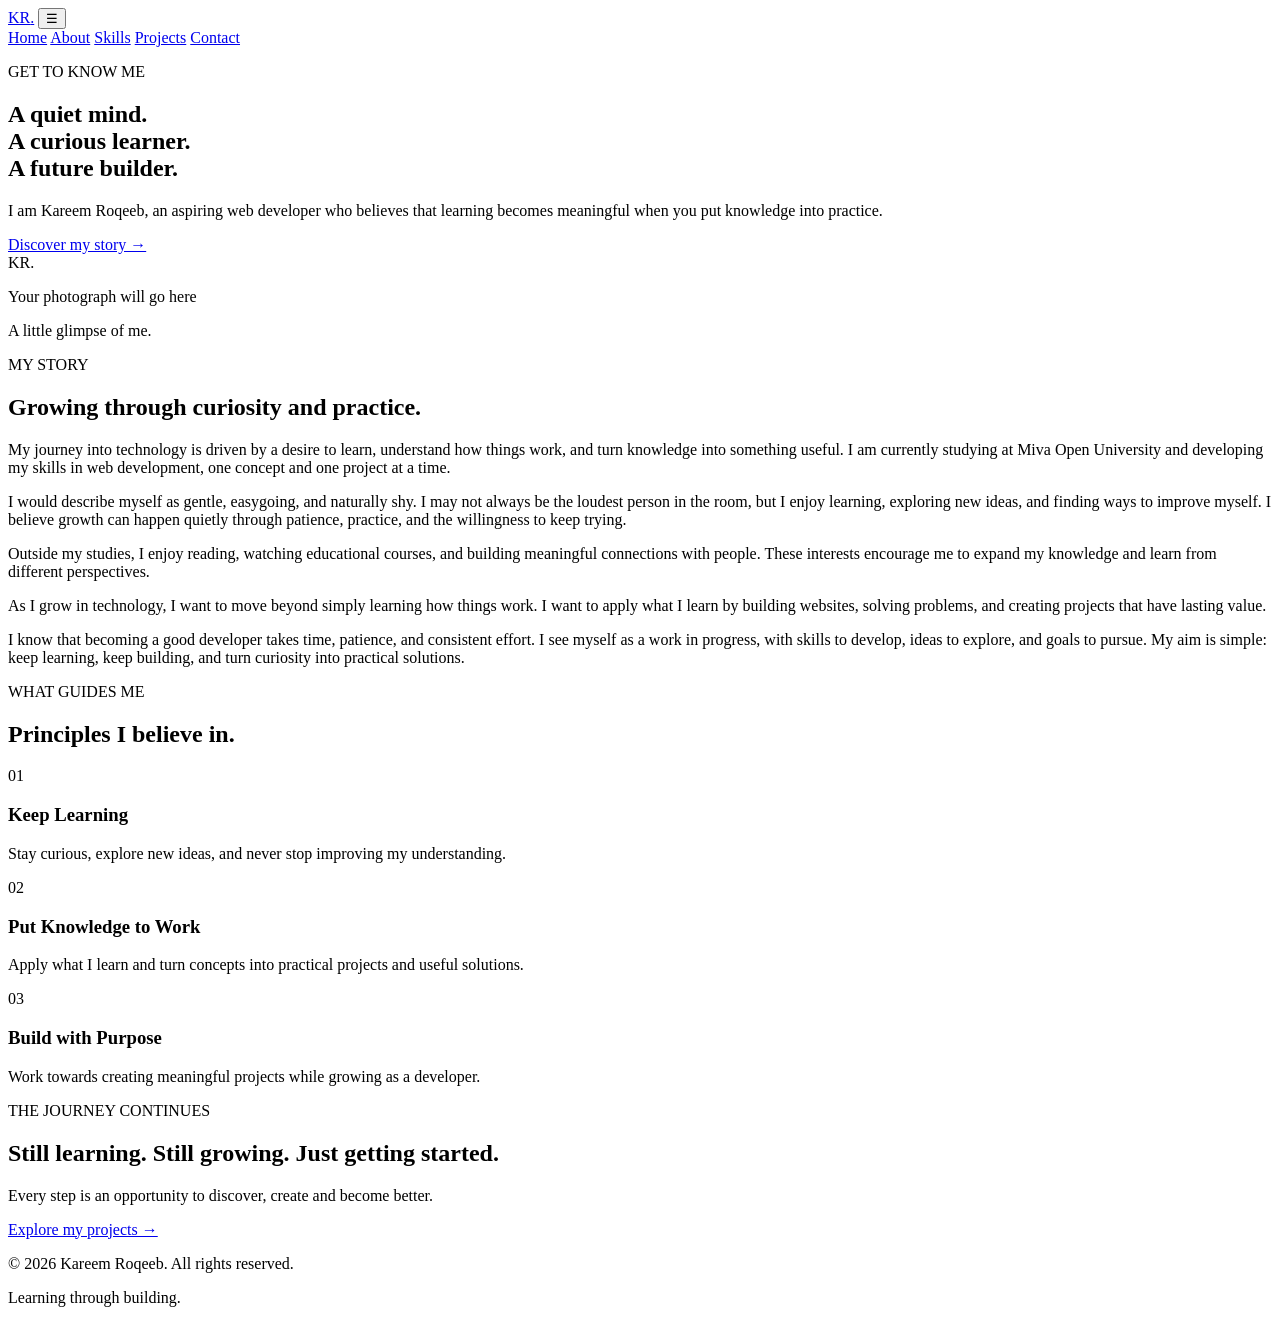
==== about.html @ 1ecb73f8 "Enhance about.html with meta tags and navigation Added meta description and improved navigation stru" ====
<!DOCTYPE html>
<html lang="en">
<head>
  <meta charset="UTF-8">
  <meta name="viewport" content="width=device-width, initial-scale=1.0">

  <meta name="description" content="Get to know Kareem Roqeeb, his story, interests and ambitions.">

  <title>About Me | Kareem Roqeeb</title>

  <link rel="stylesheet" href="styles.css">
  <script src="script.js" defer></script>
</head>

<body>

  <!-- HEADER -->
  <header class="site-header">
    <a class="logo" href="index.html">KR<span>.</span></a>

    <button class="menu-toggle"
      aria-label="Toggle navigation"
      aria-expanded="false">
      ☰
    </button>

    <nav class="nav-links" aria-label="Main navigation">
      <a href="index.html">Home</a>
      <a class="active" href="about.html">About</a>
      <a href="index.html#skills">Skills</a>
      <a href="projects.html">Projects</a>
      <a href="contact.html">Contact</a>
    </nav>
  </header>


  <main class="about-page">

    <!-- ABOUT INTRODUCTION -->
    <section class="about-hero">

      <div class="about-hero-content">
        <p class="eyebrow">GET TO KNOW ME</p>

        <h1>
          A quiet mind.<br>
          A curious learner.<br>
          <span>A future builder.</span>
        </h1>

        <p class="about-intro">
          I am Kareem Roqeeb, an aspiring web developer
          who believes that learning becomes meaningful
          when you put knowledge into practice.
        </p>

        <a href="#my-story" class="button primary">
          Discover my story →
        </a>
      </div>

      <!-- PERSONAL PHOTO PLACEHOLDER -->
      <div class="about-photo">
        <div class="photo-placeholder">
          <span>KR.</span>
          <p>Your photograph will go here</p>
        </div>
        <div class="photo-caption">A little glimpse of me.</div>
      </div>

    </section>


    <!-- PERSONAL STORY -->
    <section class="section about-story" id="my-story">

      <div class="about-heading">
        <p class="eyebrow">MY STORY</p>
        <h2>Growing through curiosity and practice.</h2>
      </div>

      <div class="about-text">

        <p>
          My journey into technology is driven by a
          desire to learn, understand how things work,
          and turn knowledge into something useful.
          I am currently studying at Miva Open University
          and developing my skills in web development,
          one concept and one project at a time.
        </p>

        <p>
          I would describe myself as gentle, easygoing,
          and naturally shy. I may not always be the
          loudest person in the room, but I enjoy
          learning, exploring new ideas, and finding
          ways to improve myself. I believe growth can
          happen quietly through patience, practice,
          and the willingness to keep trying.
        </p>

        <p>
          Outside my studies, I enjoy reading, watching
          educational courses, and building meaningful
          connections with people. These interests
          encourage me to expand my knowledge and learn
          from different perspectives.
        </p>

        <p>
          As I grow in technology, I want to move beyond
          simply learning how things work. I want to
          apply what I learn by building websites,
          solving problems, and creating projects that
          have lasting value.
        </p>

        <p>
          I know that becoming a good developer takes
          time, patience, and consistent effort. I see
          myself as a work in progress, with skills to
          develop, ideas to explore, and goals to pursue.
          My aim is simple: keep learning, keep building,
          and turn curiosity into practical solutions.
        </p>

      </div>
    </section>


    <!-- PERSONAL VALUES -->
    <section class="section about-values-section">

      <div class="section-heading">
        <p class="eyebrow">WHAT GUIDES ME</p>
        <h2>Principles I believe in.</h2>
      </div>

      <div class="about-values">

        <article class="value-card">
          <span>01</span>
          <h3>Keep Learning</h3>
          <p>
            Stay curious, explore new ideas, and never stop
            improving my understanding.
          </p>
        </article>

        <article class="value-card">
          <span>02</span>
          <h3>Put Knowledge to Work</h3>
          <p>
            Apply what I learn and turn concepts into
            practical projects and useful solutions.
          </p>
        </article>

        <article class="value-card">
          <span>03</span>
          <h3>Build with Purpose</h3>
          <p>
            Work towards creating meaningful projects
            while growing as a developer.
          </p>
        </article>

      </div>
    </section>


    <!-- CLOSING SECTION -->
    <section class="about-cta">
      <p class="eyebrow">THE JOURNEY CONTINUES</p>

      <h2>Still learning. Still growing. Just getting started.</h2>

      <p>
        Every step is an opportunity to discover,
        create and become better.
      </p>

      <a href="projects.html" class="button primary">
        Explore my projects →
      </a>
    </section>

  </main>


  <!-- FOOTER -->
  <footer class="site-footer">
    <p>© <span class="year"></span> Kareem Roqeeb. All rights reserved.</p>
    <p>Learning through building.</p>
  </footer>

</body>
</html>
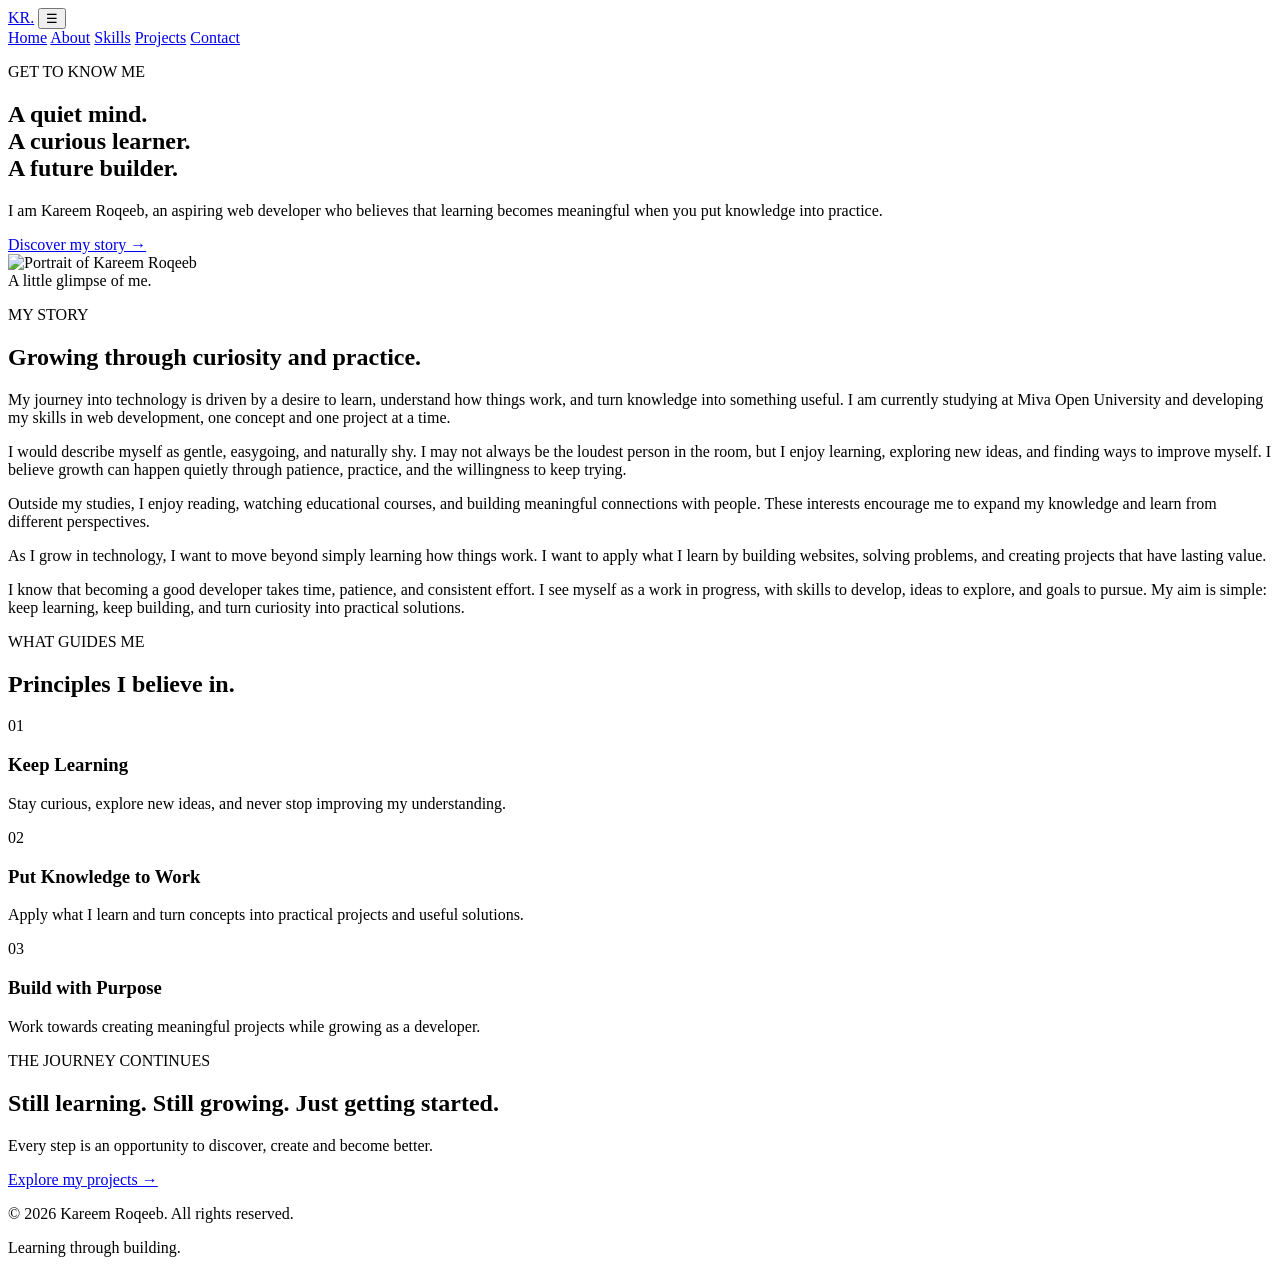
==== commit c915c315: "Update about.html" ====
--- a/about.html
+++ b/about.html
@@ -60,14 +60,15 @@
         </a>
       </div>
 
-      <!-- PERSONAL PHOTO PLACEHOLDER -->
-      <div class="about-photo">
-        <div class="photo-placeholder">
-          <span>KR.</span>
-          <p>Your photograph will go here</p>
-        </div>
-        <div class="photo-caption">A little glimpse of me.</div>
-      </div>
+     <!-- PERSONAL PHOTO -->
+<div class="about-photo">
+  <img
+    src="profile.png"
+    alt="Portrait of Kareem Roqeeb"
+    class="profile-photo"
+  >
+  <div class="photo-caption">A little glimpse of me.</div>
+</div>
 
     </section>
 
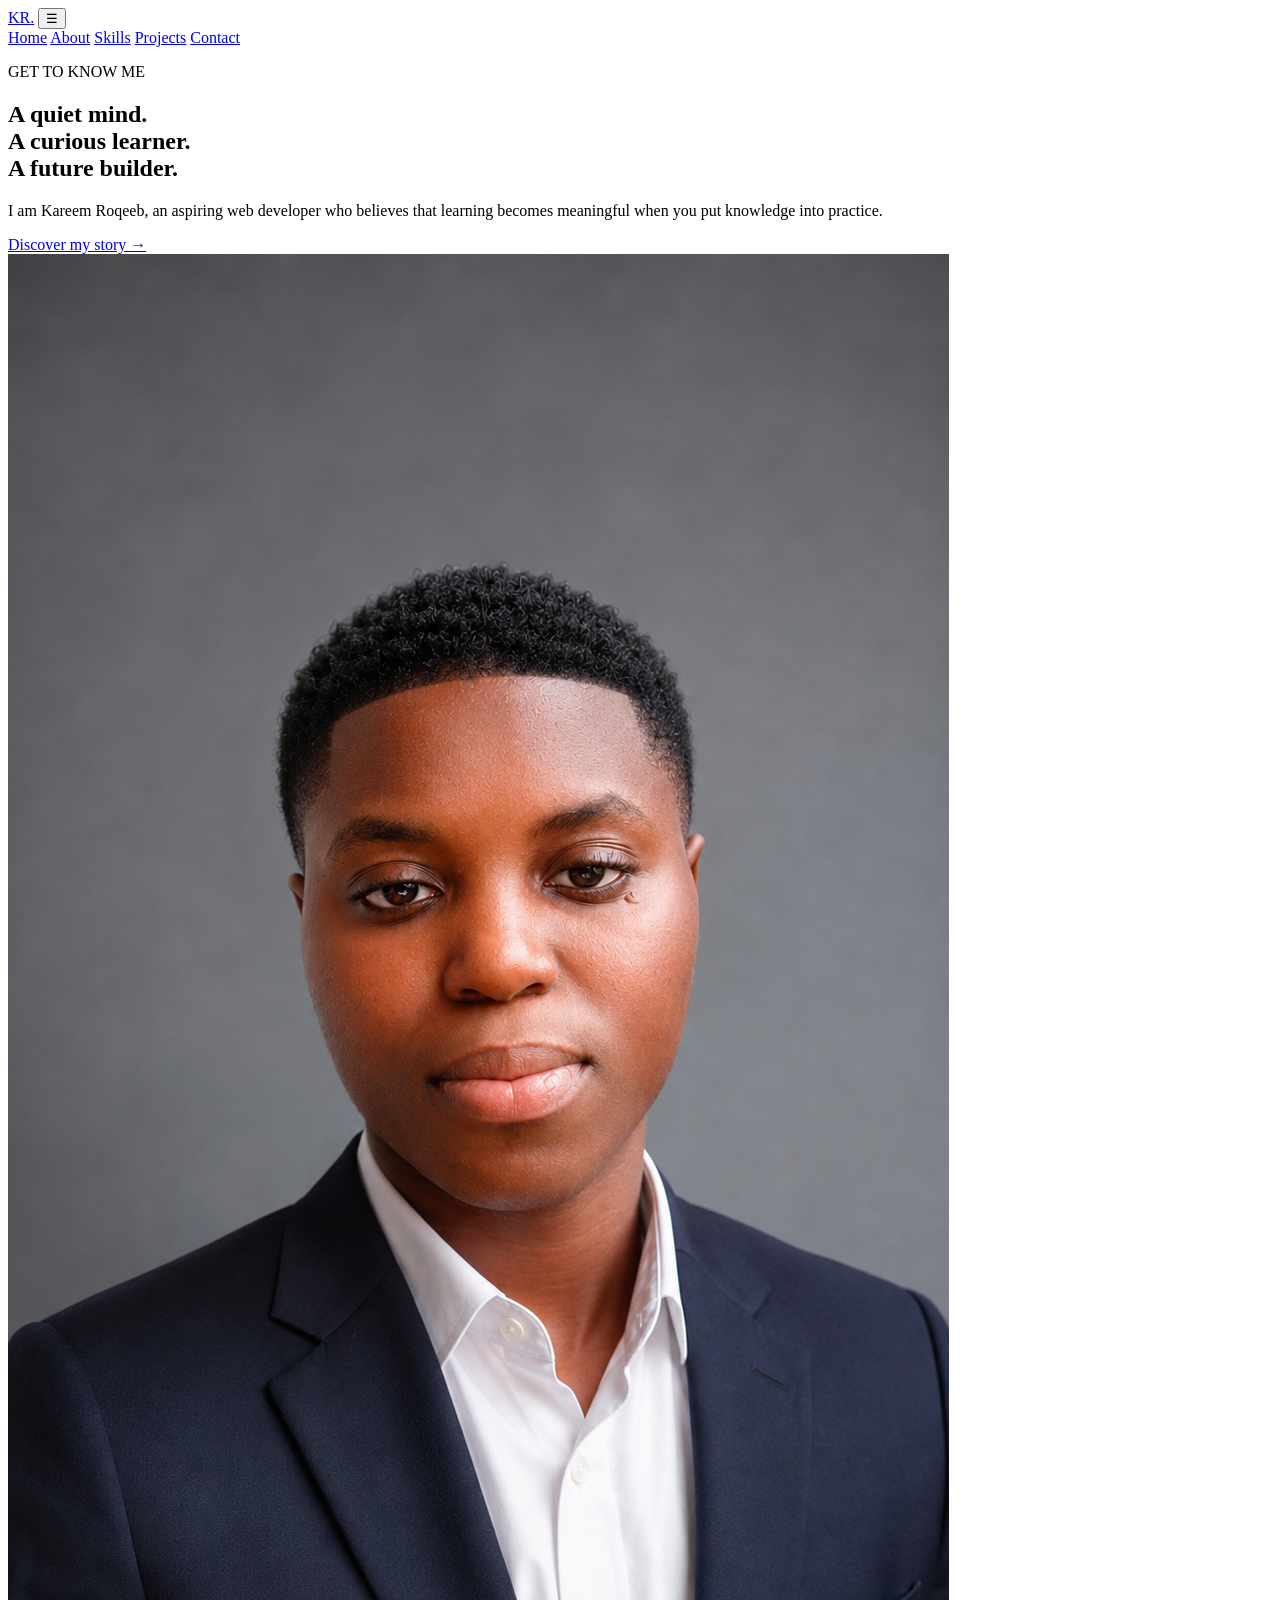
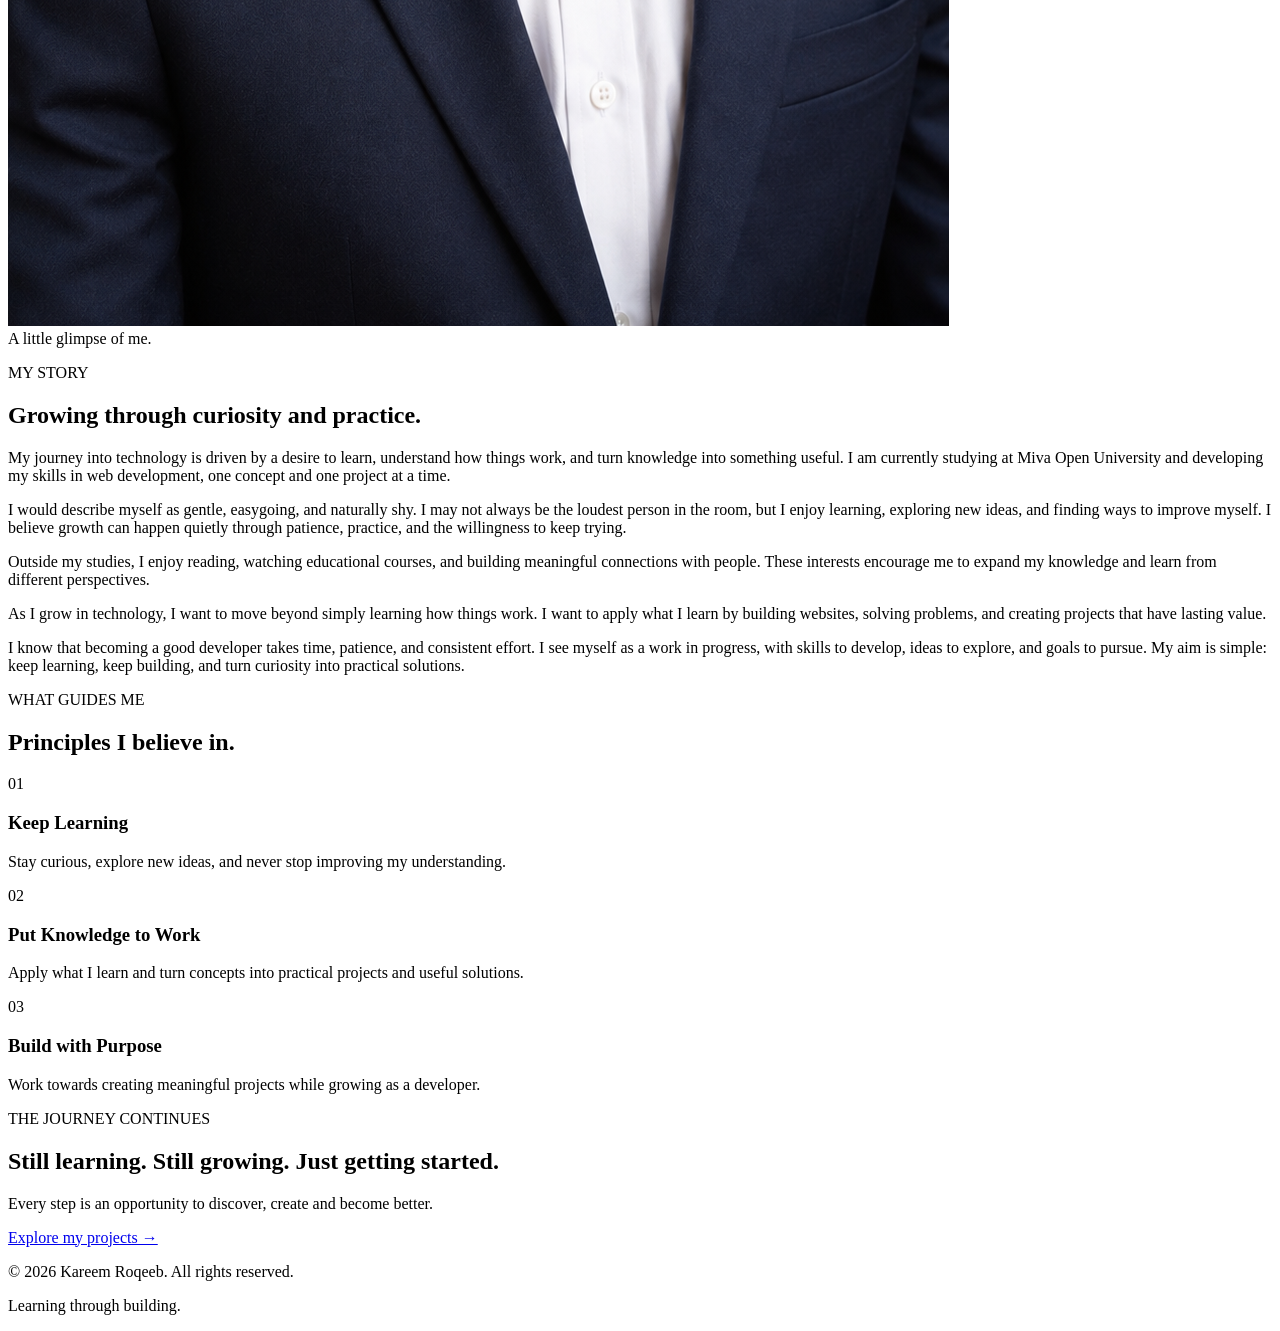
==== commit 4eae90f7: "Update profile image source in about.html" ====
--- a/about.html
+++ b/about.html
@@ -63,7 +63,7 @@
      <!-- PERSONAL PHOTO -->
 <div class="about-photo">
   <img
-    src="profile.png"
+    src="my photo.png"
     alt="Portrait of Kareem Roqeeb"
     class="profile-photo"
   >
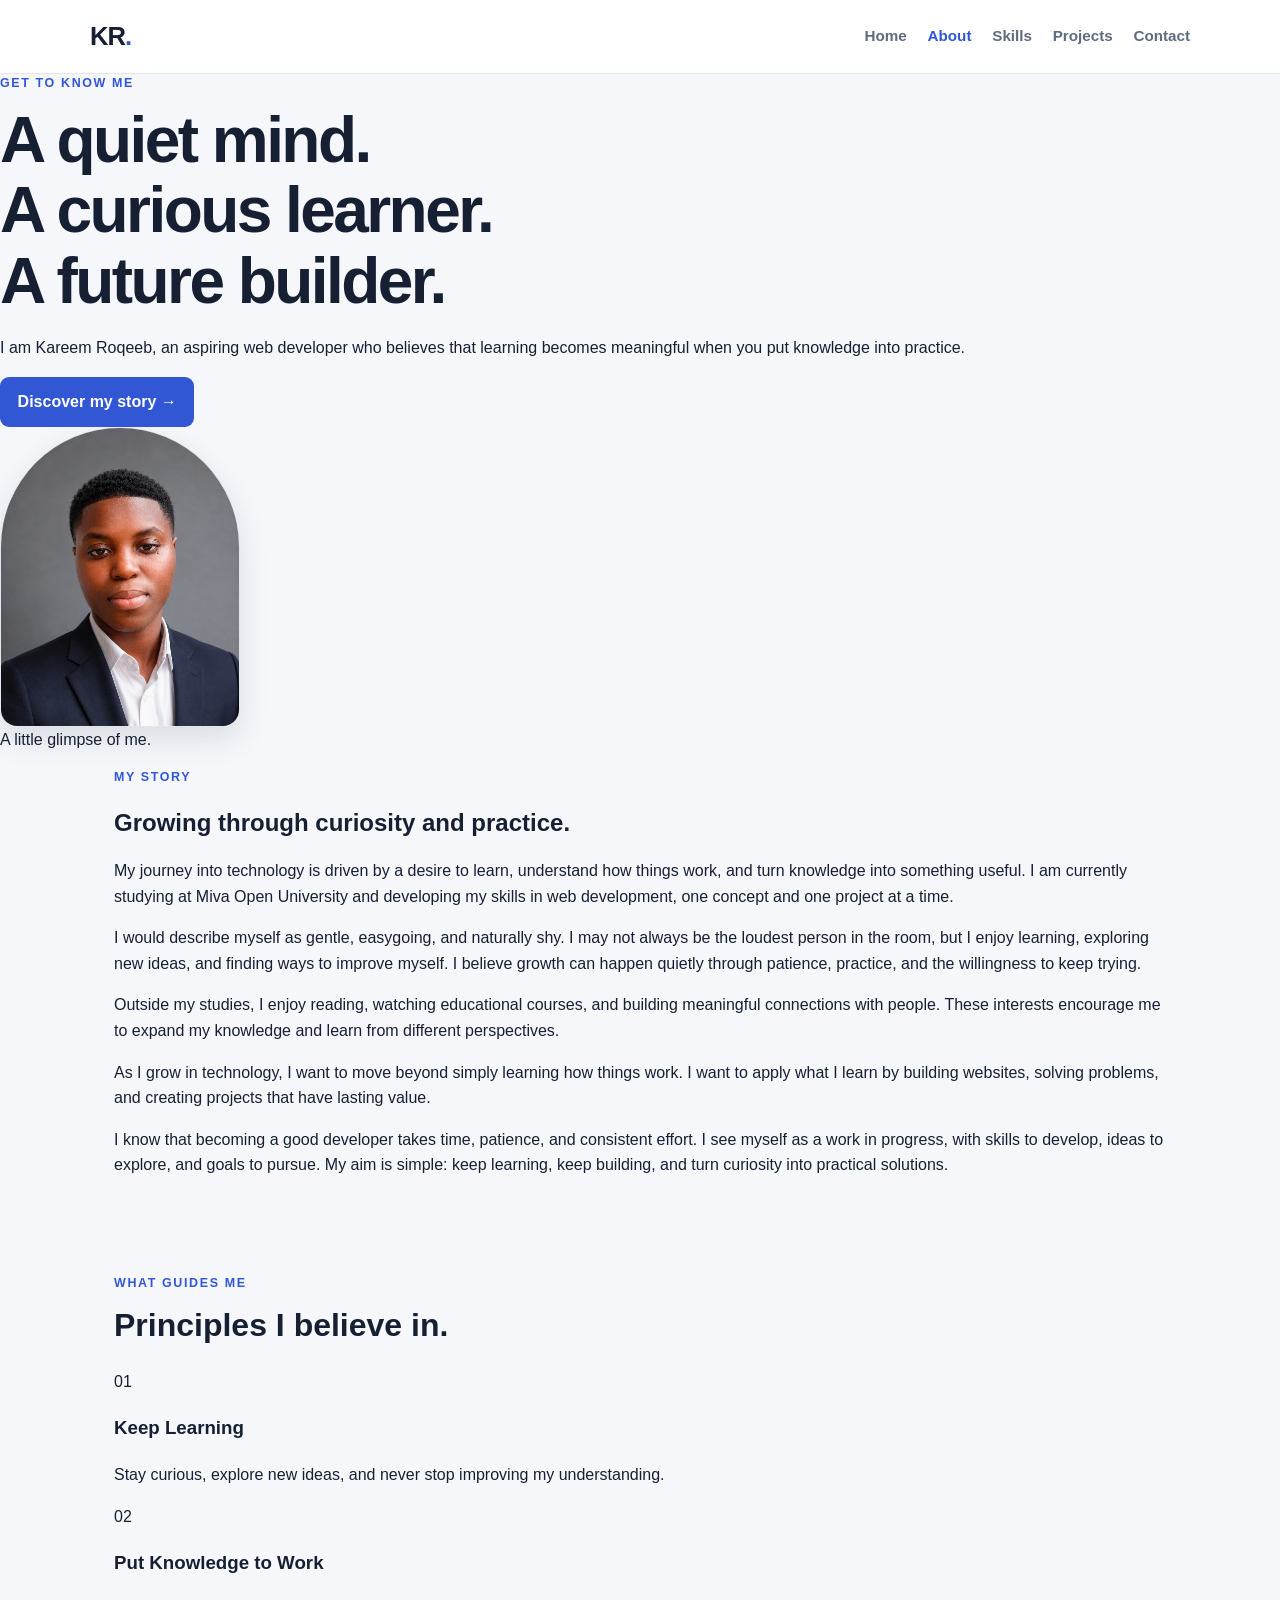
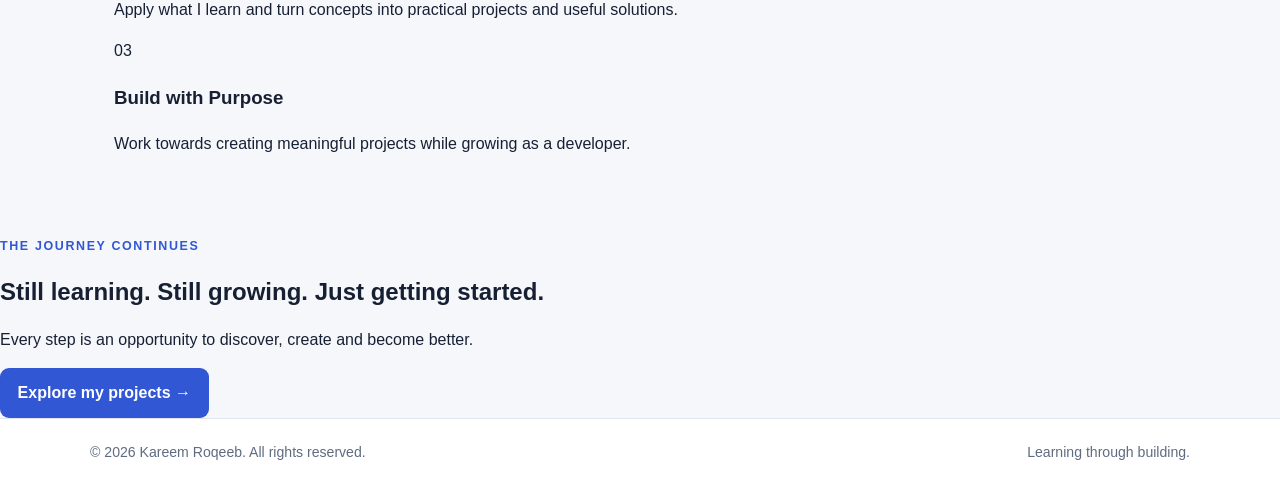
==== commit c00f2429: "Update about.html" ====
--- a/about.html
+++ b/about.html
@@ -61,15 +61,15 @@
       </div>
 
      <!-- PERSONAL PHOTO -->
+<!-- PERSONAL PHOTO -->
 <div class="about-photo">
   <img
-    src="my photo.png"
+    src="file_000000002c3481f49a87ce9ddc5f6d20.png"
     alt="Portrait of Kareem Roqeeb"
     class="profile-photo"
   >
   <div class="photo-caption">A little glimpse of me.</div>
 </div>
-
     </section>
 
 
--- a/styles.css
+++ b/styles.css
@@ -0,0 +1,99 @@
+:root {
+  --background: #f5f7fb;
+  --surface: #ffffff;
+  --text: #172033;
+  --muted: #5f6b80;
+  --accent: #3157d5;
+  --accent-dark: #2342aa;
+  --border: #e1e6f0;
+  --soft-blue: #eaf0ff;
+}
+
+* { box-sizing: border-box; }
+html { scroll-behavior: smooth; }
+body {
+  margin: 0;
+  font-family: Arial, Helvetica, sans-serif;
+  color: var(--text);
+  background: var(--background);
+  line-height: 1.6;
+}
+a { color: inherit; }
+.site-header {
+  display: flex;
+  align-items: center;
+  justify-content: space-between;
+  gap: 1rem;
+  padding: 1rem max(5%, calc((100% - 1100px) / 2));
+  background: var(--surface);
+  border-bottom: 1px solid var(--border);
+}
+.logo { font-size: 1.6rem; font-weight: 800; text-decoration: none; letter-spacing: -1px; }
+.logo span, .hero h1 span, .page-intro h1 span { color: var(--accent); }
+.nav-links { display: flex; gap: 1.3rem; align-items: center; }
+.nav-links a { text-decoration: none; color: var(--muted); font-weight: 700; font-size: .95rem; }
+.nav-links a:hover, .nav-links a.active { color: var(--accent); }
+.menu-toggle { display: none; border: 1px solid var(--border); border-radius: 8px; background: white; padding: .45rem .7rem; font-size: 1.2rem; }
+.hero, .page-intro { max-width: 1100px; margin: 0 auto; padding: 5rem 1.5rem 3.5rem; }
+.hero { min-height: 390px; display: flex; flex-direction: column; justify-content: center; align-items: flex-start; }
+.eyebrow { color: var(--accent); font-weight: 800; letter-spacing: .13em; font-size: .78rem; margin: 0 0 .7rem; }
+h1 { font-size: clamp(2.3rem, 6vw, 4rem); line-height: 1.1; letter-spacing: -.04em; margin: 0 0 1.2rem; }
+h2 { line-height: 1.25; }
+.hero-copy, .page-intro > p:last-child { color: var(--muted); max-width: 650px; font-size: 1.1rem; }
+.button-row { display: flex; gap: .8rem; flex-wrap: wrap; margin-top: 1.2rem; }
+.button { display: inline-block; padding: .75rem 1.1rem; border-radius: 9px; text-decoration: none; font-weight: 700; }
+.button.primary { background: var(--accent); color: white; }
+.button.primary:hover { background: var(--accent-dark); }
+.button.secondary { border: 1px solid var(--border); background: white; }
+.section { max-width: 1100px; margin: 0 auto; padding: 1rem 1.5rem 4rem; }
+.section-heading { margin-bottom: 1.5rem; }
+.section-heading h2 { font-size: 2rem; margin: 0; }
+.card-grid { display: grid; grid-template-columns: repeat(3, minmax(0, 1fr)); gap: 1.2rem; }
+.card, .content-panel { background: var(--surface); border: 1px solid var(--border); border-radius: 16px; padding: 1.5rem; box-shadow: 0 8px 24px rgba(23, 32, 51, .04); }
+.card h2, .card h3 { margin: .8rem 0 .5rem; }
+.card p, .content-panel p { color: var(--muted); }
+.card-icon { display: inline-flex; min-width: 48px; min-height: 42px; align-items: center; justify-content: center; padding: .4rem; border-radius: 10px; background: var(--soft-blue); color: var(--accent); font-weight: 800; }
+.text-link { color: var(--accent); font-weight: 800; text-decoration: none; }
+.text-link:hover { text-decoration: underline; }
+.page-main { max-width: 1100px; margin: 0 auto; padding: 0 1.5rem 4rem; }
+.page-intro { padding-left: 0; padding-right: 0; }
+.content-panel h2:not(:first-child) { margin-top: 2rem; }
+.tag { display: inline-block; margin-top: .4rem; padding: .25rem .6rem; background: var(--soft-blue); color: var(--accent-dark); border-radius: 100px; font-size: .8rem; font-weight: 700; }
+.note { color: var(--muted); font-size: .92rem; margin-top: 1.5rem; }
+.site-footer { display: flex; justify-content: space-between; gap: 1rem; flex-wrap: wrap; padding: 1.2rem max(5%, calc((100% - 1100px) / 2)); background: var(--surface); border-top: 1px solid var(--border); color: var(--muted); font-size: .88rem; }
+.site-footer p { margin: .2rem 0; }
+
+@media (max-width: 700px) {
+  .site-header { position: relative; flex-wrap: wrap; }
+  .menu-toggle { display: block; }
+  .nav-links { display: none; width: 100%; flex-direction: column; align-items: flex-start; gap: .8rem; padding: .7rem 0 .3rem; }
+  .nav-links.open { display: flex; }
+  .hero, .page-intro { padding-top: 3.5rem; }
+  .card-grid { grid-template-columns: 1fr; }
+  .site-footer { flex-direction: column; }
+}
+/* About page profile photo */
+.profile-photo {
+  display: block;
+  width: 240px;
+  max-width: 100%;
+  height: 300px;
+  object-fit: cover;
+  object-position: center 30%;
+  border: 1px solid var(--border);
+  border-radius: 140px 140px 20px 20px;
+  box-shadow: 0 12px 30px rgba(23, 32, 51, 0.12);
+  transition: transform 0.4s ease;
+}
+
+.profile-photo:hover {
+  transform: translateY(-5px);
+}
+
+@media (max-width: 700px) {
+  .profile-photo {
+    width: 220px;
+    height: 275px;
+    margin: 0 auto;
+  }
+}
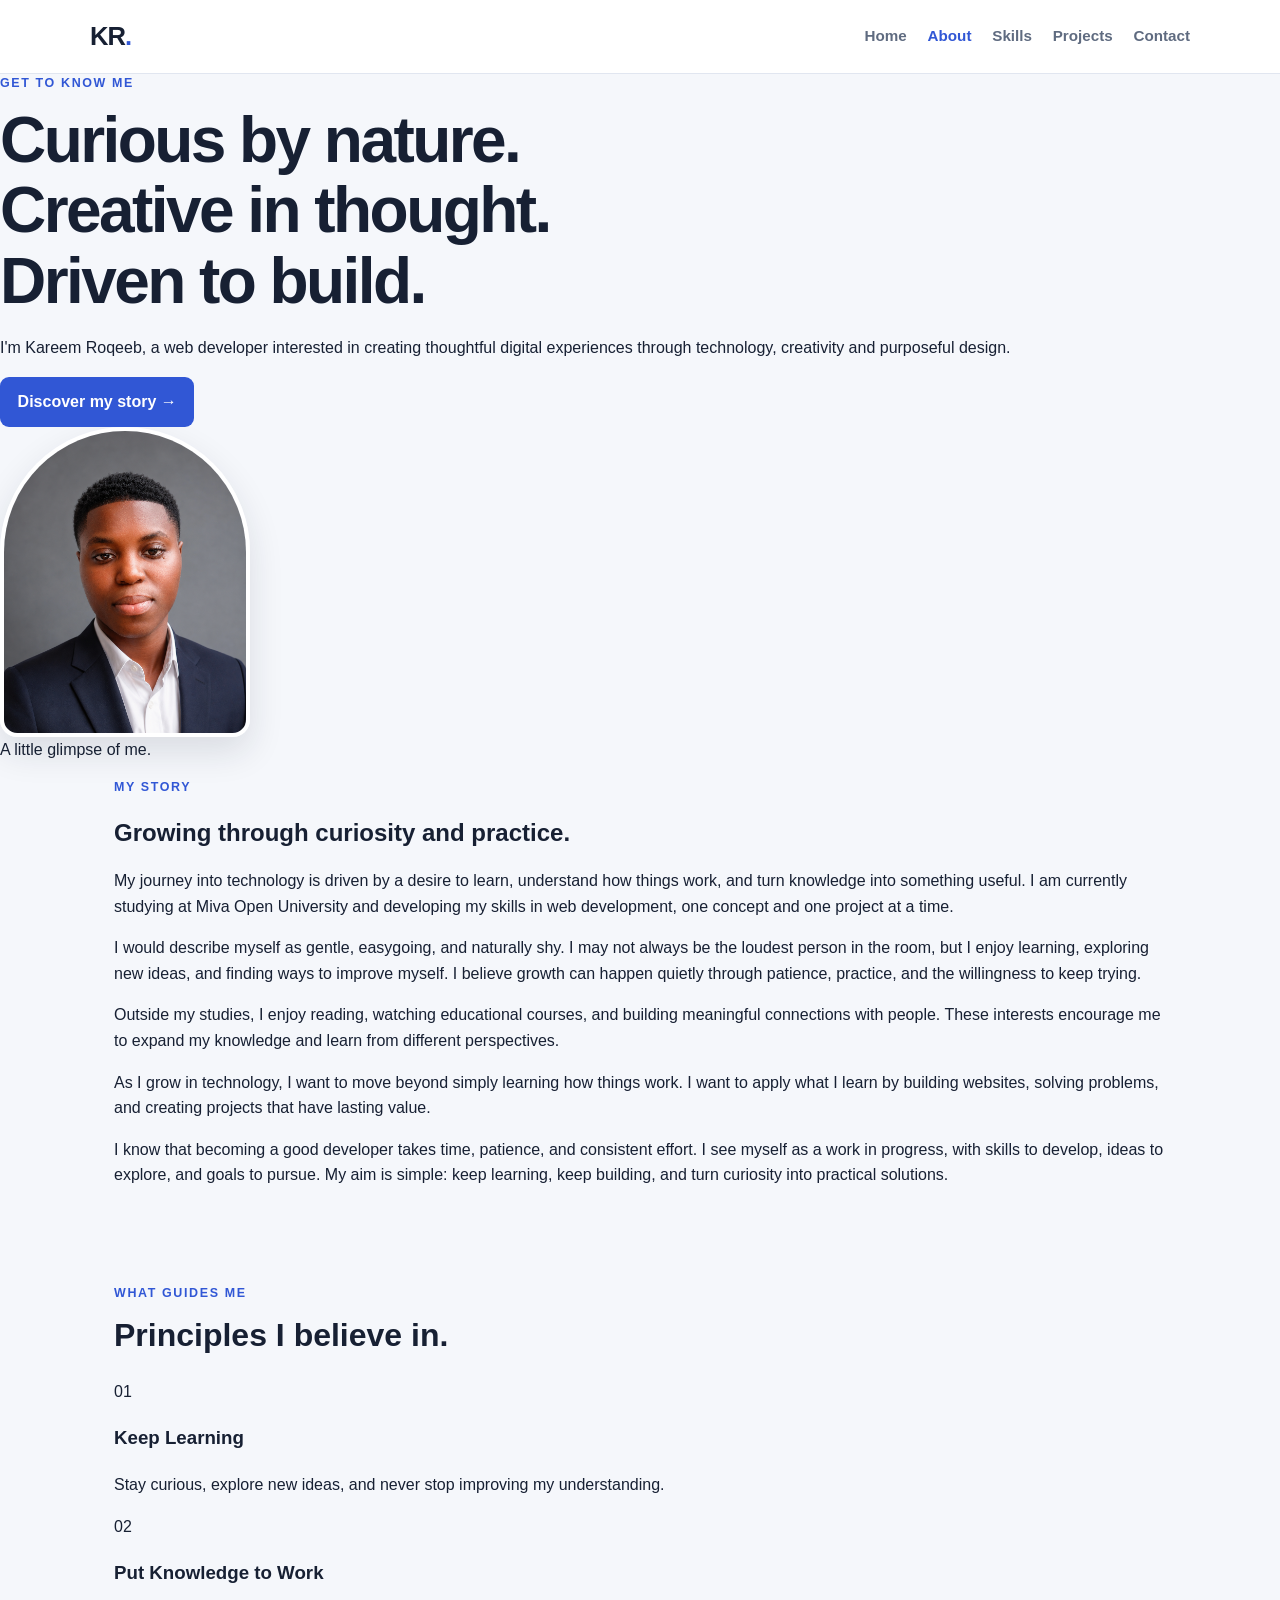
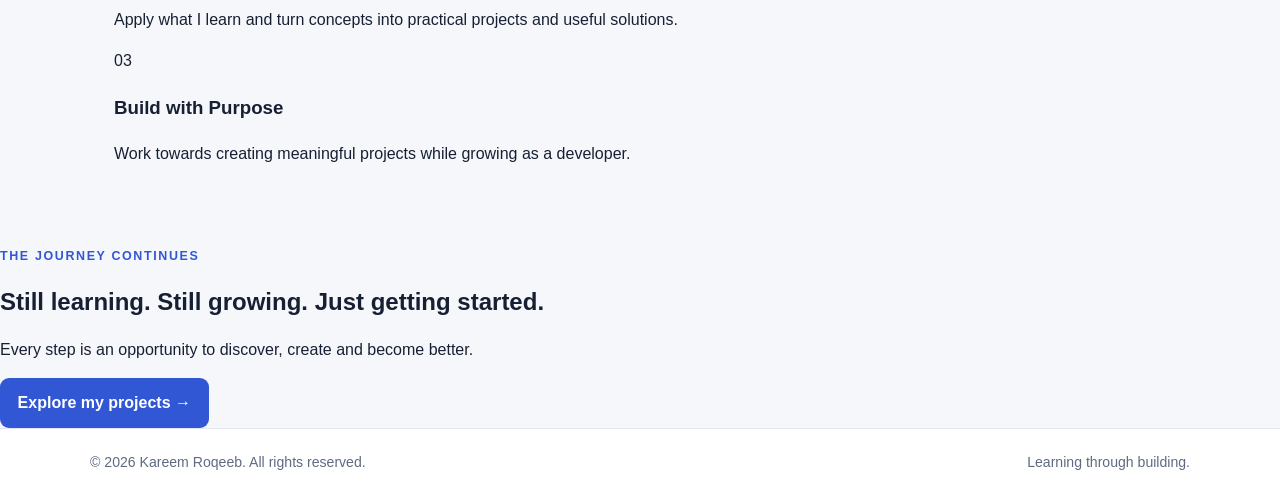
==== commit 1ce1992b: "Update about.html" ====
--- a/about.html
+++ b/about.html
@@ -43,17 +43,17 @@
       <div class="about-hero-content">
         <p class="eyebrow">GET TO KNOW ME</p>
 
-        <h1>
-          A quiet mind.<br>
-          A curious learner.<br>
-          <span>A future builder.</span>
-        </h1>
-
-        <p class="about-intro">
-          I am Kareem Roqeeb, an aspiring web developer
-          who believes that learning becomes meaningful
-          when you put knowledge into practice.
-        </p>
+       <h1>
+  Curious by nature.<br>
+  Creative in thought.<br>
+  <span>Driven to build.</span>
+</h1>
+
+       <p class="about-intro">
+  I'm Kareem Roqeeb, a web developer interested in
+  creating thoughtful digital experiences through
+  technology, creativity and purposeful design.
+</p>
 
         <a href="#my-story" class="button primary">
           Discover my story →
@@ -64,7 +64,7 @@
 <!-- PERSONAL PHOTO -->
 <div class="about-photo">
   <img
-    src="file_000000002c3481f49a87ce9ddc5f6d20.png"
+    src="profile.png"
     alt="Portrait of Kareem Roqeeb"
     class="profile-photo"
   >
--- a/styles.css
+++ b/styles.css
@@ -75,16 +75,16 @@
 /* About page profile photo */
 .profile-photo {
   display: block;
-  width: 240px;
+  width: 250px;
+  height: 310px;
   max-width: 100%;
-  height: 300px;
   object-fit: cover;
   object-position: center 30%;
-  border: 1px solid var(--border);
-  border-radius: 140px 140px 20px 20px;
-  box-shadow: 0 12px 30px rgba(23, 32, 51, 0.12);
-  transition: transform 0.4s ease;
-}
+  border-radius: 130px 130px 18px 18px;
+  border: 4px solid white;
+  box-shadow: 0 15px 35px rgba(23, 32, 51, 0.12);
+}
+
 
 .profile-photo:hover {
   transform: translateY(-5px);
@@ -94,6 +94,242 @@
   .profile-photo {
     width: 220px;
     height: 275px;
+
+    
+
+
+/* Homepage hero layout */
+.hero {
+  display: grid;
+  grid-template-columns: 1.05fr 0.95fr;
+  align-items: center;
+  gap: 3rem;
+  min-height: 560px;
+  padding-top: 4rem;
+  padding-bottom: 4rem;
+}
+
+.hero-content {
+  max-width: 590px;
+}
+
+.hero h1 {
+  max-width: 650px;
+}
+
+.hero-tagline {
+  margin-top: 1.8rem;
+  color: var(--muted);
+  font-size: 0.9rem;
+  font-weight: 700;
+  letter-spacing: 0.02em;
+}
+
+/* Abstract hero artwork */
+.hero-visual {
+  min-height: 380px;
+  border-radius: 28px;
+  background:
+    radial-gradient(circle at 70% 30%, #ffffff 0 8%, transparent 9%),
+    linear-gradient(145deg, #eaf0ff, #cbd9ff 55%, #3157d5);
+  display: flex;
+  align-items: center;
+  justify-content: center;
+  position: relative;
+  overflow: hidden;
+}
+
+.visual-content {
+  position: relative;
+  z-index: 2;
+  text-align: center;
+  color: white;
+}
+
+.visual-symbol {
+  display: block;
+  font-size: 5rem;
+  font-weight: 800;
+  letter-spacing: -0.1em;
+}
+
+.visual-content p {
+  font-weight: 700;
+}
+
+.visual-circle {
+  position: absolute;
+  border-radius: 50%;
+  border: 1px solid rgba(255,255,255,0.5);
+}
+
+.circle-one {
+  width: 280px;
+  height: 280px;
+}
+
+.circle-two {
+  width: 210px;
+  height: 210px;
+}
+
+.circle-three {
+  width: 140px;
+  height: 140px;
+  background: rgba(255,255,255,0.12);
+}
+
+/* General card improvements */
+.card {
+  transition: transform 0.25s ease, box-shadow 0.25s ease;
+}
+
+.card:hover {
+  transform: translateY(-5px);
+  box-shadow: 0 14px 32px rgba(23, 32, 51, 0.09);
+}
+
+.card-grid {
+  grid-template-columns: repeat(auto-fit, minmax(220px, 1fr));
+}
+
+.card h3,
+.card h2 {
+  color: var(--text);
+}
+
+/* About page */
+.about-page {
+  max-width: 1100px;
+  margin: 0 auto;
+  padding: 0 1.5rem 4rem;
+}
+
+.about-hero {
+  display: grid;
+  grid-template-columns: 1.1fr 0.9fr;
+  align-items: center;
+  gap: 4rem;
+  padding: 5rem 0;
+}
+
+.about-hero-content {
+  max-width: 600px;
+}
+
+.about-intro {
+  color: var(--muted);
+  font-size: 1.1rem;
+  margin-bottom: 1.5rem;
+}
+
+.about-photo {
+  text-align: center;
+}
+
+.photo-caption {
+  margin-top: 1rem;
+  color: var(--muted);
+  font-size: 0.9rem;
+}
+
+.about-story {
+  padding-left: 0;
+  padding-right: 0;
+}
+
+.about-heading {
+  max-width: 650px;
+  margin-bottom: 2rem;
+}
+
+.about-heading h2 {
+  font-size: 2rem;
+}
+
+.about-text {
+  max-width: 800px;
+}
+
+.about-text p {
+  color: var(--muted);
+  margin-bottom: 1.2rem;
+}
+
+.about-values {
+  display: grid;
+  grid-template-columns: repeat(3, minmax(0, 1fr));
+  gap: 1.2rem;
+}
+
+.value-card {
+  padding: 1.5rem;
+  border: 1px solid var(--border);
+  border-radius: 16px;
+  background: var(--surface);
+}
+
+.value-card > span {
+  color: var(--accent);
+  font-weight: 800;
+}
+
+.value-card p {
+  color: var(--muted);
+}
+
+.about-cta {
+  margin-top: 3rem;
+  padding: 3rem 2rem;
+  text-align: center;
+  border-radius: 20px;
+  background: var(--soft-blue);
+}
+
+.about-cta p:not(.eyebrow) {
+  color: var(--muted);
+}
+
+/* Mobile layout */
+@media (max-width: 700px) {
+  .hero,
+  .about-hero {
+    grid-template-columns: 1fr;
+    gap: 2rem;
+    min-height: auto;
+  }
+
+  .hero-visual {
+    min-height: 280px;
+  }
+
+  .about-hero {
+    padding: 3rem 0;
+  }
+
+  .about-values {
+    grid-template-columns: 1fr;
+  }
+
+  .about-cta {
+    padding: 2rem 1.2rem;
+  }
+}
+
+/* Accessibility: respect reduced motion */
+@media (prefers-reduced-motion: reduce) {
+  html {
+    scroll-behavior: auto;
+  }
+
+  *,
+  *::before,
+  *::after {
+    animation-duration: 0.01ms !important;
+    transition-duration: 0.01ms !important;
+  }
+}
+
     margin: 0 auto;
   }
 }
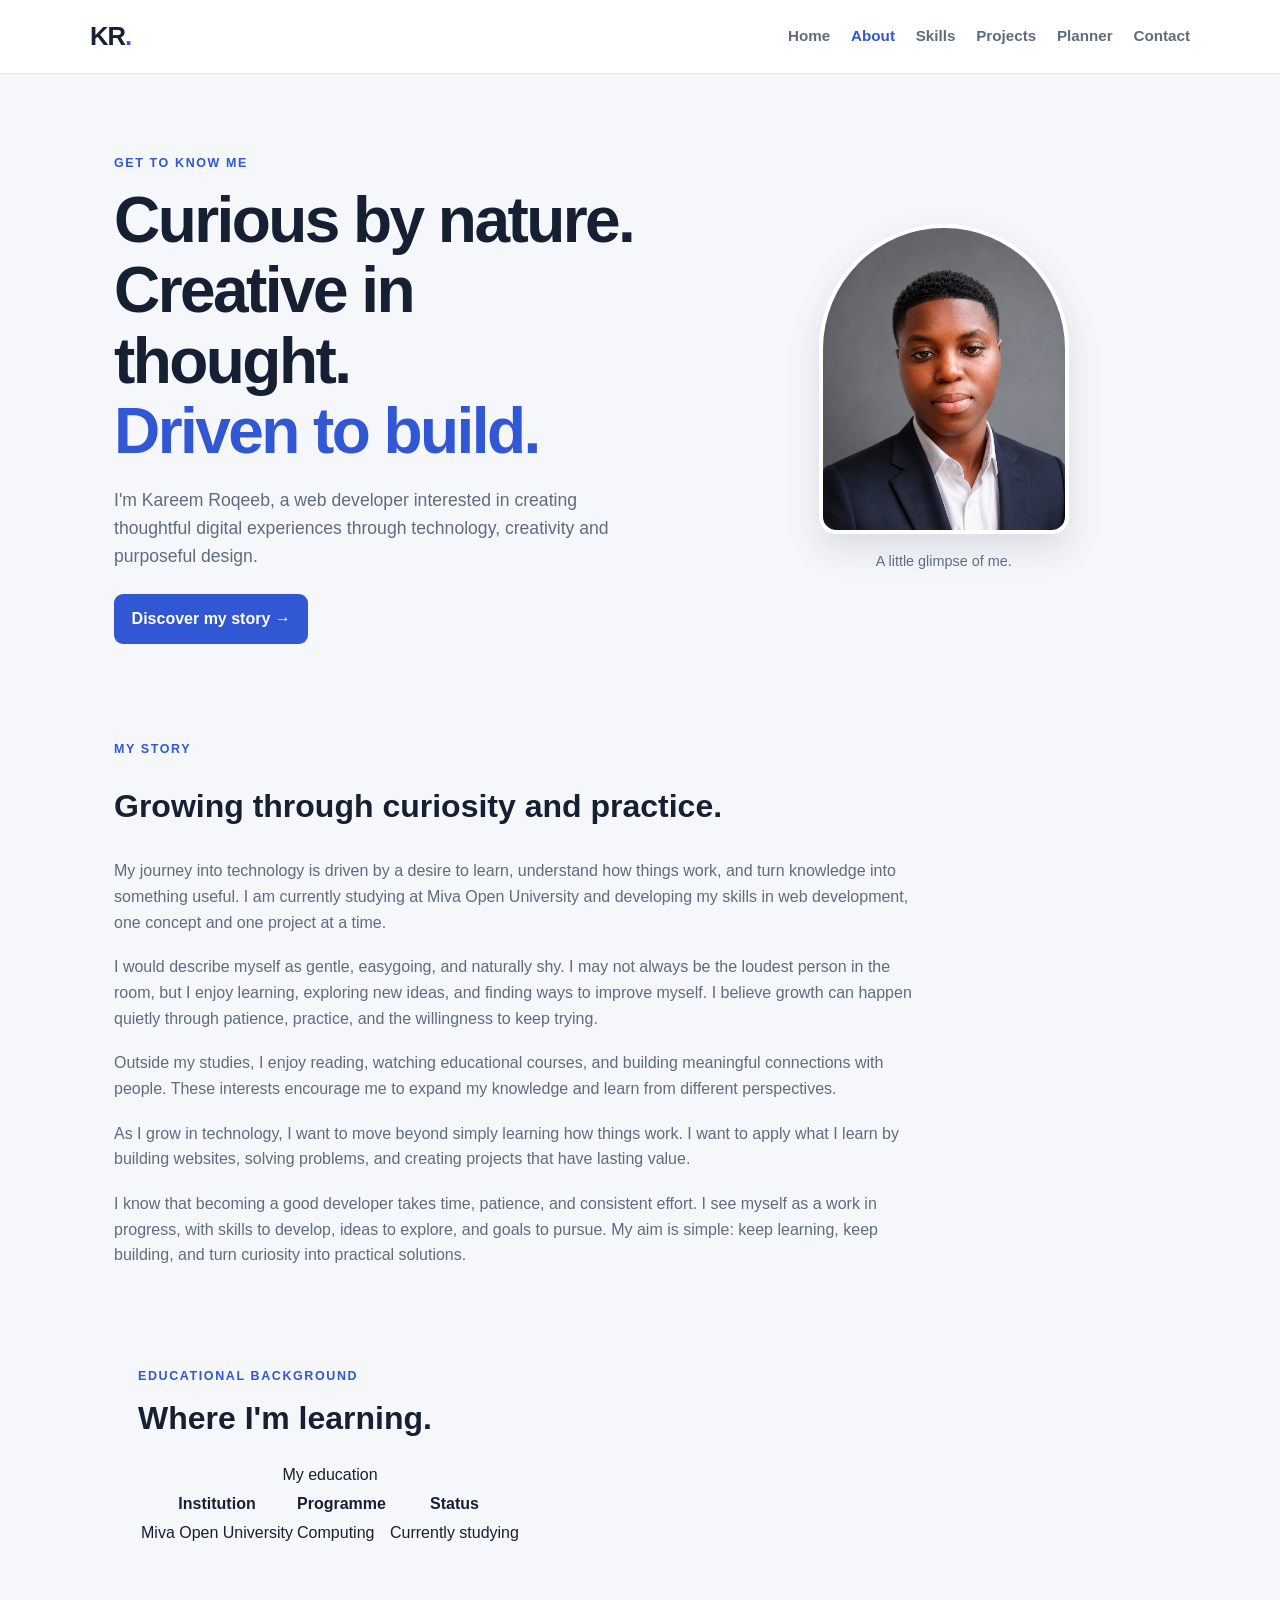
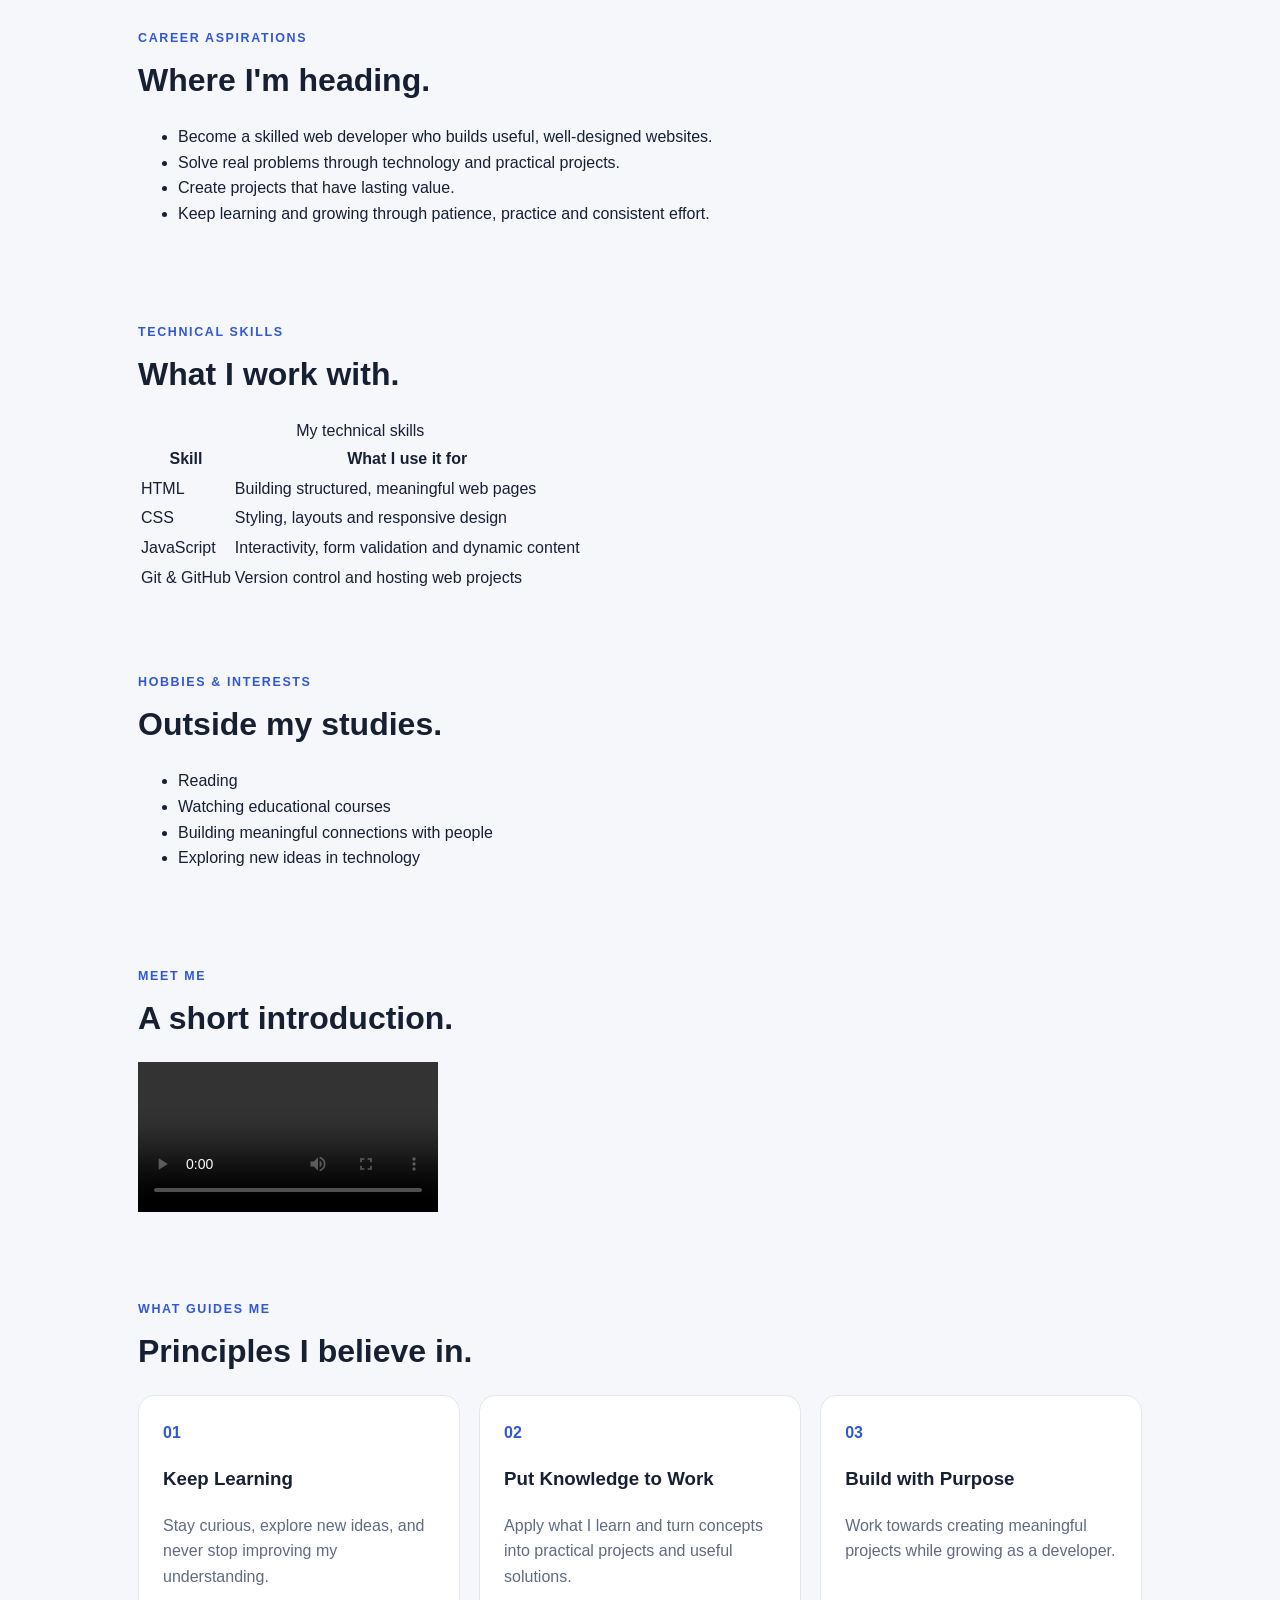
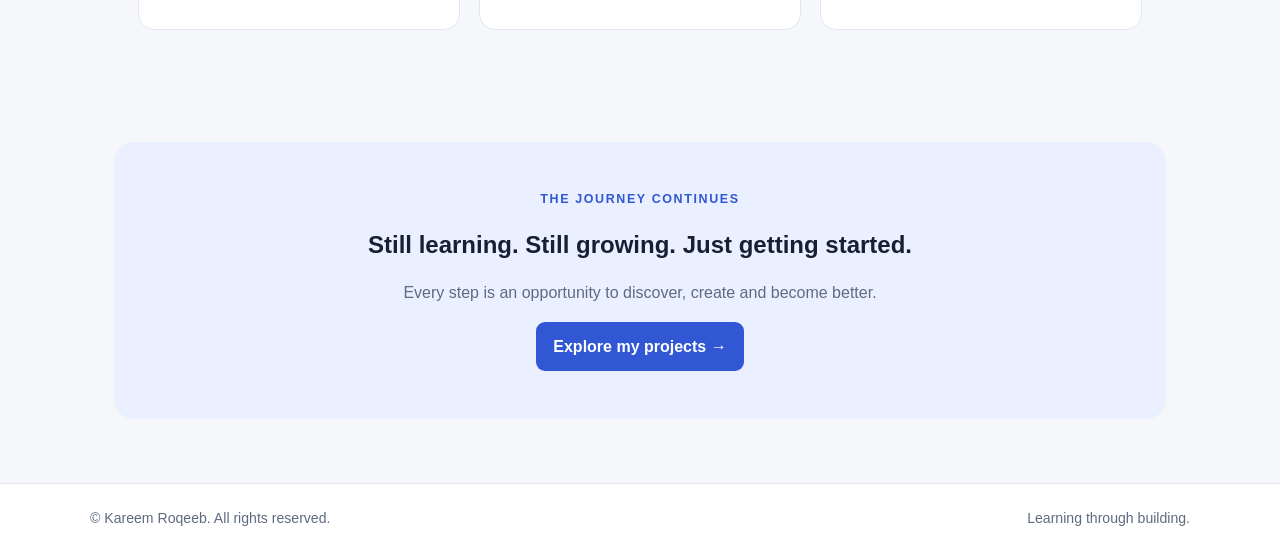
==== commit 950518e8: "Update about.html" ====
--- a/about.html
+++ b/about.html
@@ -1,4 +1,3 @@
-
 <!DOCTYPE html>
 <html lang="en">
 <head>
@@ -30,6 +29,7 @@
       <a class="active" href="about.html">About</a>
       <a href="index.html#skills">Skills</a>
       <a href="projects.html">Projects</a>
+      <a href="planner.html">Planner</a>
       <a href="contact.html">Contact</a>
     </nav>
   </header>
@@ -43,33 +43,33 @@
       <div class="about-hero-content">
         <p class="eyebrow">GET TO KNOW ME</p>
 
-       <h1>
-  Curious by nature.<br>
-  Creative in thought.<br>
-  <span>Driven to build.</span>
-</h1>
-
-       <p class="about-intro">
-  I'm Kareem Roqeeb, a web developer interested in
-  creating thoughtful digital experiences through
-  technology, creativity and purposeful design.
-</p>
+        <h1>
+          Curious by nature.<br>
+          Creative in thought.<br>
+          <span>Driven to build.</span>
+        </h1>
+
+        <p class="about-intro">
+          I'm Kareem Roqeeb, a web developer interested in
+          creating thoughtful digital experiences through
+          technology, creativity and purposeful design.
+        </p>
 
         <a href="#my-story" class="button primary">
           Discover my story →
         </a>
       </div>
 
-     <!-- PERSONAL PHOTO -->
-<!-- PERSONAL PHOTO -->
-<div class="about-photo">
-  <img
-    src="profile.png"
-    alt="Portrait of Kareem Roqeeb"
-    class="profile-photo"
-  >
-  <div class="photo-caption">A little glimpse of me.</div>
-</div>
+      <!-- PERSONAL PHOTO -->
+      <div class="about-photo">
+        <img
+          src="profile.png"
+          alt="Portrait of Kareem Roqeeb"
+          class="profile-photo"
+        >
+        <div class="photo-caption">A little glimpse of me.</div>
+      </div>
+
     </section>
 
 
@@ -128,6 +128,137 @@
         </p>
 
       </div>
+    </section>
+
+
+    <!-- EDUCATIONAL BACKGROUND (table) -->
+    <section class="section about-education" id="education">
+
+      <div class="section-heading">
+        <p class="eyebrow">EDUCATIONAL BACKGROUND</p>
+        <h2>Where I'm learning.</h2>
+      </div>
+
+      <div class="table-wrap">
+        <table class="info-table">
+          <caption>My education</caption>
+          <thead>
+            <tr>
+              <th scope="col">Institution</th>
+              <th scope="col">Programme</th>
+              <th scope="col">Status</th>
+            </tr>
+          </thead>
+          <tbody>
+            <tr>
+              <td>Miva Open University</td>
+              <td>Computing</td>
+              <td>Currently studying</td>
+            </tr>
+            <!-- Add more rows here, e.g. your secondary school:
+            <tr>
+              <td>Your school</td>
+              <td>Your programme</td>
+              <td>Completed</td>
+            </tr>
+            -->
+          </tbody>
+        </table>
+      </div>
+
+    </section>
+
+
+    <!-- CAREER ASPIRATIONS (list) -->
+    <section class="section about-career" id="career">
+
+      <div class="section-heading">
+        <p class="eyebrow">CAREER ASPIRATIONS</p>
+        <h2>Where I'm heading.</h2>
+      </div>
+
+      <ul class="about-list">
+        <li>Become a skilled web developer who builds useful, well-designed websites.</li>
+        <li>Solve real problems through technology and practical projects.</li>
+        <li>Create projects that have lasting value.</li>
+        <li>Keep learning and growing through patience, practice and consistent effort.</li>
+      </ul>
+
+    </section>
+
+
+    <!-- TECHNICAL SKILLS (table) -->
+    <section class="section about-skills" id="technical-skills">
+
+      <div class="section-heading">
+        <p class="eyebrow">TECHNICAL SKILLS</p>
+        <h2>What I work with.</h2>
+      </div>
+
+      <div class="table-wrap">
+        <table class="info-table">
+          <caption>My technical skills</caption>
+          <thead>
+            <tr>
+              <th scope="col">Skill</th>
+              <th scope="col">What I use it for</th>
+            </tr>
+          </thead>
+          <tbody>
+            <tr>
+              <td>HTML</td>
+              <td>Building structured, meaningful web pages</td>
+            </tr>
+            <tr>
+              <td>CSS</td>
+              <td>Styling, layouts and responsive design</td>
+            </tr>
+            <tr>
+              <td>JavaScript</td>
+              <td>Interactivity, form validation and dynamic content</td>
+            </tr>
+            <tr>
+              <td>Git &amp; GitHub</td>
+              <td>Version control and hosting web projects</td>
+            </tr>
+          </tbody>
+        </table>
+      </div>
+
+    </section>
+
+
+    <!-- HOBBIES AND INTERESTS (list) -->
+    <section class="section about-hobbies" id="hobbies">
+
+      <div class="section-heading">
+        <p class="eyebrow">HOBBIES &amp; INTERESTS</p>
+        <h2>Outside my studies.</h2>
+      </div>
+
+      <ul class="about-list">
+        <li>Reading</li>
+        <li>Watching educational courses</li>
+        <li>Building meaningful connections with people</li>
+        <li>Exploring new ideas in technology</li>
+      </ul>
+
+    </section>
+
+
+    <!-- VIDEO (multimedia) -->
+    <section class="section about-video" id="intro-video">
+
+      <div class="section-heading">
+        <p class="eyebrow">MEET ME</p>
+        <h2>A short introduction.</h2>
+      </div>
+
+      <video class="intro-video" controls preload="metadata">
+        <source src="intro.mp4" type="video/mp4">
+        Your browser does not support the video tag.
+      </video>
+
     </section>
 
 
--- a/styles.css
+++ b/styles.css
@@ -1,3 +1,7 @@
+/* =================================
+   COLOUR SETTINGS
+================================= */
+
 :root {
   --background: #f5f7fb;
   --surface: #ffffff;
@@ -9,8 +13,18 @@
   --soft-blue: #eaf0ff;
 }
 
-* { box-sizing: border-box; }
-html { scroll-behavior: smooth; }
+/* =================================
+   GENERAL SETTINGS
+================================= */
+
+* {
+  box-sizing: border-box;
+}
+
+html {
+  scroll-behavior: smooth;
+}
+
 body {
   margin: 0;
   font-family: Arial, Helvetica, sans-serif;
@@ -18,7 +32,15 @@
   background: var(--background);
   line-height: 1.6;
 }
-a { color: inherit; }
+
+a {
+  color: inherit;
+}
+
+/* =================================
+   HEADER AND NAVIGATION
+================================= */
+
 .site-header {
   display: flex;
   align-items: center;
@@ -28,83 +50,64 @@
   background: var(--surface);
   border-bottom: 1px solid var(--border);
 }
-.logo { font-size: 1.6rem; font-weight: 800; text-decoration: none; letter-spacing: -1px; }
-.logo span, .hero h1 span, .page-intro h1 span { color: var(--accent); }
-.nav-links { display: flex; gap: 1.3rem; align-items: center; }
-.nav-links a { text-decoration: none; color: var(--muted); font-weight: 700; font-size: .95rem; }
-.nav-links a:hover, .nav-links a.active { color: var(--accent); }
-.menu-toggle { display: none; border: 1px solid var(--border); border-radius: 8px; background: white; padding: .45rem .7rem; font-size: 1.2rem; }
-.hero, .page-intro { max-width: 1100px; margin: 0 auto; padding: 5rem 1.5rem 3.5rem; }
-.hero { min-height: 390px; display: flex; flex-direction: column; justify-content: center; align-items: flex-start; }
-.eyebrow { color: var(--accent); font-weight: 800; letter-spacing: .13em; font-size: .78rem; margin: 0 0 .7rem; }
-h1 { font-size: clamp(2.3rem, 6vw, 4rem); line-height: 1.1; letter-spacing: -.04em; margin: 0 0 1.2rem; }
-h2 { line-height: 1.25; }
-.hero-copy, .page-intro > p:last-child { color: var(--muted); max-width: 650px; font-size: 1.1rem; }
-.button-row { display: flex; gap: .8rem; flex-wrap: wrap; margin-top: 1.2rem; }
-.button { display: inline-block; padding: .75rem 1.1rem; border-radius: 9px; text-decoration: none; font-weight: 700; }
-.button.primary { background: var(--accent); color: white; }
-.button.primary:hover { background: var(--accent-dark); }
-.button.secondary { border: 1px solid var(--border); background: white; }
-.section { max-width: 1100px; margin: 0 auto; padding: 1rem 1.5rem 4rem; }
-.section-heading { margin-bottom: 1.5rem; }
-.section-heading h2 { font-size: 2rem; margin: 0; }
-.card-grid { display: grid; grid-template-columns: repeat(3, minmax(0, 1fr)); gap: 1.2rem; }
-.card, .content-panel { background: var(--surface); border: 1px solid var(--border); border-radius: 16px; padding: 1.5rem; box-shadow: 0 8px 24px rgba(23, 32, 51, .04); }
-.card h2, .card h3 { margin: .8rem 0 .5rem; }
-.card p, .content-panel p { color: var(--muted); }
-.card-icon { display: inline-flex; min-width: 48px; min-height: 42px; align-items: center; justify-content: center; padding: .4rem; border-radius: 10px; background: var(--soft-blue); color: var(--accent); font-weight: 800; }
-.text-link { color: var(--accent); font-weight: 800; text-decoration: none; }
-.text-link:hover { text-decoration: underline; }
-.page-main { max-width: 1100px; margin: 0 auto; padding: 0 1.5rem 4rem; }
-.page-intro { padding-left: 0; padding-right: 0; }
-.content-panel h2:not(:first-child) { margin-top: 2rem; }
-.tag { display: inline-block; margin-top: .4rem; padding: .25rem .6rem; background: var(--soft-blue); color: var(--accent-dark); border-radius: 100px; font-size: .8rem; font-weight: 700; }
-.note { color: var(--muted); font-size: .92rem; margin-top: 1.5rem; }
-.site-footer { display: flex; justify-content: space-between; gap: 1rem; flex-wrap: wrap; padding: 1.2rem max(5%, calc((100% - 1100px) / 2)); background: var(--surface); border-top: 1px solid var(--border); color: var(--muted); font-size: .88rem; }
-.site-footer p { margin: .2rem 0; }
-
-@media (max-width: 700px) {
-  .site-header { position: relative; flex-wrap: wrap; }
-  .menu-toggle { display: block; }
-  .nav-links { display: none; width: 100%; flex-direction: column; align-items: flex-start; gap: .8rem; padding: .7rem 0 .3rem; }
-  .nav-links.open { display: flex; }
-  .hero, .page-intro { padding-top: 3.5rem; }
-  .card-grid { grid-template-columns: 1fr; }
-  .site-footer { flex-direction: column; }
-}
-/* About page profile photo */
-.profile-photo {
-  display: block;
-  width: 250px;
-  height: 310px;
-  max-width: 100%;
-  object-fit: cover;
-  object-position: center 30%;
-  border-radius: 130px 130px 18px 18px;
-  border: 4px solid white;
-  box-shadow: 0 15px 35px rgba(23, 32, 51, 0.12);
-}
-
-
-.profile-photo:hover {
-  transform: translateY(-5px);
-}
-
-@media (max-width: 700px) {
-  .profile-photo {
-    width: 220px;
-    height: 275px;
-
-    
-
-
-/* Homepage hero layout */
+
+.logo {
+  font-size: 1.6rem;
+  font-weight: 800;
+  text-decoration: none;
+  letter-spacing: -1px;
+}
+
+.logo span,
+.hero h1 span,
+.about-hero h1 span,
+.page-intro h1 span {
+  color: var(--accent);
+}
+.nav-links {
+  display: flex;
+  gap: 1.3rem;
+  align-items: center;
+}
+
+.nav-links a {
+  text-decoration: none;
+  color: var(--muted);
+  font-weight: 700;
+  font-size: .95rem;
+}
+
+.nav-links a:hover,
+.nav-links a.active {
+  color: var(--accent);
+}
+
+.menu-toggle {
+  display: none;
+  border: 1px solid var(--border);
+  border-radius: 8px;
+  background: white;
+  padding: .45rem .7rem;
+  font-size: 1.2rem;
+}
+
+/* =================================
+   HEADINGS AND INTRODUCTIONS
+================================= */
+
+.hero,
+.page-intro {
+  max-width: 1100px;
+  margin: 0 auto;
+  padding: 5rem 1.5rem 3.5rem;
+}
+
 .hero {
+  min-height: 560px;
   display: grid;
   grid-template-columns: 1.05fr 0.95fr;
   align-items: center;
   gap: 3rem;
-  min-height: 560px;
   padding-top: 4rem;
   padding-bottom: 4rem;
 }
@@ -117,15 +120,191 @@
   max-width: 650px;
 }
 
+.eyebrow {
+  color: var(--accent);
+  font-weight: 800;
+  letter-spacing: .13em;
+  font-size: .78rem;
+  margin: 0 0 .7rem;
+}
+
+h1 {
+  font-size: clamp(2.3rem, 6vw, 4rem);
+  line-height: 1.1;
+  letter-spacing: -.04em;
+  margin: 0 0 1.2rem;
+}
+
+h2 {
+  line-height: 1.25;
+}
+
+.hero-copy,
+.page-intro > p:last-child {
+  color: var(--muted);
+  max-width: 650px;
+  font-size: 1.1rem;
+}
+
 .hero-tagline {
   margin-top: 1.8rem;
   color: var(--muted);
-  font-size: 0.9rem;
+  font-size: .9rem;
   font-weight: 700;
-  letter-spacing: 0.02em;
-}
-
-/* Abstract hero artwork */
+  letter-spacing: .02em;
+}
+
+/* =================================
+   BUTTONS
+================================= */
+
+.button-row {
+  display: flex;
+  gap: .8rem;
+  flex-wrap: wrap;
+  margin-top: 1.2rem;
+}
+
+.button {
+  display: inline-block;
+  padding: .75rem 1.1rem;
+  border-radius: 9px;
+  text-decoration: none;
+  font-weight: 700;
+}
+
+.button.primary {
+  background: var(--accent);
+  color: white;
+  border: none;
+}
+
+.button.primary:hover {
+  background: var(--accent-dark);
+}
+
+.button.secondary {
+  border: 1px solid var(--border);
+  background: white;
+}
+
+/* =================================
+   GENERAL SECTIONS AND CARDS
+================================= */
+
+.section {
+  max-width: 1100px;
+  margin: 0 auto;
+  padding: 1rem 1.5rem 4rem;
+}
+
+.section-heading {
+  margin-bottom: 1.5rem;
+}
+
+.section-heading h2 {
+  font-size: 2rem;
+  margin: 0;
+}
+
+.card-grid {
+  display: grid;
+  grid-template-columns: repeat(auto-fit, minmax(220px, 1fr));
+  gap: 1.2rem;
+}
+
+.card,
+.content-panel {
+  background: var(--surface);
+  border: 1px solid var(--border);
+  border-radius: 16px;
+  padding: 1.5rem;
+  box-shadow: 0 8px 24px rgba(23, 32, 51, .04);
+}
+
+.card {
+  transition: transform .25s ease, box-shadow .25s ease;
+}
+
+.card:hover {
+  transform: translateY(-5px);
+  box-shadow: 0 14px 32px rgba(23, 32, 51, .09);
+}
+
+.card h2,
+.card h3 {
+  margin: .8rem 0 .5rem;
+  color: var(--text);
+}
+
+.card p,
+.content-panel p {
+  color: var(--muted);
+}
+
+.card-icon {
+  display: inline-flex;
+  min-width: 48px;
+  min-height: 42px;
+  align-items: center;
+  justify-content: center;
+  padding: .4rem;
+  border-radius: 10px;
+  background: var(--soft-blue);
+  color: var(--accent);
+  font-weight: 800;
+}
+
+.text-link {
+  color: var(--accent);
+  font-weight: 800;
+  text-decoration: none;
+}
+
+.text-link:hover {
+  text-decoration: underline;
+}
+
+.tag {
+  display: inline-block;
+  margin-top: .4rem;
+  padding: .25rem .6rem;
+  background: var(--soft-blue);
+  color: var(--accent-dark);
+  border-radius: 100px;
+  font-size: .8rem;
+  font-weight: 700;
+}
+
+/* =================================
+   PAGE CONTENT
+================================= */
+
+.page-main {
+  max-width: 1100px;
+  margin: 0 auto;
+  padding: 0 1.5rem 4rem;
+}
+
+.page-intro {
+  padding-left: 0;
+  padding-right: 0;
+}
+
+.content-panel h2:not(:first-child) {
+  margin-top: 2rem;
+}
+
+.note {
+  color: var(--muted);
+  font-size: .92rem;
+  margin-top: 1.5rem;
+}
+
+/* =================================
+   HOMEPAGE HERO ARTWORK
+================================= */
+
 .hero-visual {
   min-height: 380px;
   border-radius: 28px;
@@ -150,7 +329,7 @@
   display: block;
   font-size: 5rem;
   font-weight: 800;
-  letter-spacing: -0.1em;
+  letter-spacing: -.1em;
 }
 
 .visual-content p {
@@ -160,7 +339,8 @@
 .visual-circle {
   position: absolute;
   border-radius: 50%;
-  border: 1px solid rgba(255,255,255,0.5);
+  border: 1px solid rgba(255,255,255,.5);
+  animation: circle-pulse 6s ease-in-out infinite;
 }
 
 .circle-one {
@@ -176,29 +356,12 @@
 .circle-three {
   width: 140px;
   height: 140px;
-  background: rgba(255,255,255,0.12);
-}
-
-/* General card improvements */
-.card {
-  transition: transform 0.25s ease, box-shadow 0.25s ease;
-}
-
-.card:hover {
-  transform: translateY(-5px);
-  box-shadow: 0 14px 32px rgba(23, 32, 51, 0.09);
-}
-
-.card-grid {
-  grid-template-columns: repeat(auto-fit, minmax(220px, 1fr));
-}
-
-.card h3,
-.card h2 {
-  color: var(--text);
-}
-
-/* About page */
+  background: rgba(255,255,255,.12);
+}
+/* =================================
+   ABOUT PAGE
+================================= */
+
 .about-page {
   max-width: 1100px;
   margin: 0 auto;
@@ -207,7 +370,7 @@
 
 .about-hero {
   display: grid;
-  grid-template-columns: 1.1fr 0.9fr;
+  grid-template-columns: 1.1fr .9fr;
   align-items: center;
   gap: 4rem;
   padding: 5rem 0;
@@ -227,10 +390,28 @@
   text-align: center;
 }
 
+.profile-photo {
+  display: block;
+  width: 250px;
+  height: 310px;
+  max-width: 100%;
+  object-fit: cover;
+  object-position: center 30%;
+  border-radius: 130px 130px 18px 18px;
+  border: 4px solid white;
+  box-shadow: 0 15px 35px rgba(23, 32, 51, .12);
+  margin: 0 auto;
+  transition: transform .25s ease;
+}
+
+.profile-photo:hover {
+  transform: translateY(-5px);
+}
+
 .photo-caption {
   margin-top: 1rem;
   color: var(--muted);
-  font-size: 0.9rem;
+  font-size: .9rem;
 }
 
 .about-story {
@@ -290,8 +471,137 @@
   color: var(--muted);
 }
 
-/* Mobile layout */
+/* =================================
+   CONTACT FORM BOX
+================================= */
+
+.content-panel {
+  max-width: 700px;
+  width: 100%;
+  margin: 0 auto 4rem;
+  padding: 2.5rem;
+  background: var(--surface);
+  border: 1px solid var(--border);
+  border-radius: 20px;
+  box-shadow: 0 12px 35px rgba(23, 32, 51, .07);
+}
+
+.content-panel h2 {
+  margin-top: 0;
+  margin-bottom: .5rem;
+  font-size: 1.7rem;
+}
+
+.content-panel > p {
+  margin-bottom: 2rem;
+}
+
+.content-panel form {
+  display: flex;
+  flex-direction: column;
+  gap: .8rem;
+}
+
+.content-panel label {
+  display: block;
+  font-weight: 700;
+  color: var(--text);
+  margin-top: .5rem;
+}
+
+.content-panel input:not([type="hidden"]),
+.content-panel textarea {
+  display: block;
+  width: 100%;
+  padding: 1rem;
+  border: 1px solid var(--border);
+  border-radius: 10px;
+  background: var(--background);
+  color: var(--text);
+  font-family: inherit;
+  font-size: 1rem;
+  outline: none;
+  transition: border-color .2s ease, box-shadow .2s ease;
+}
+
+.content-panel input:focus,
+.content-panel textarea:focus {
+  border-color: var(--accent);
+  box-shadow: 0 0 0 3px rgba(49, 87, 213, .12);
+}
+
+.content-panel input::placeholder,
+.content-panel textarea::placeholder {
+  color: #8993a5;
+}
+
+.content-panel textarea {
+  min-height: 160px;
+  resize: vertical;
+}
+
+.content-panel form button {
+  align-self: flex-start;
+  margin-top: 1rem;
+  padding: .9rem 1.5rem;
+  cursor: pointer;
+  font-family: inherit;
+  font-size: 1rem;
+}
+
+/* =================================
+   FOOTER
+================================= */
+
+.site-footer {
+  display: flex;
+  justify-content: space-between;
+  gap: 1rem;
+  flex-wrap: wrap;
+  padding: 1.2rem max(5%, calc((100% - 1100px) / 2));
+  background: var(--surface);
+  border-top: 1px solid var(--border);
+  color: var(--muted);
+  font-size: .88rem;
+}
+
+.site-footer p {
+  margin: .2rem 0;
+}
+
+/* =================================
+   MOBILE RESPONSIVENESS
+================================= */
+
 @media (max-width: 700px) {
+
+  .site-header {
+    position: relative;
+    flex-wrap: wrap;
+  }
+
+  .menu-toggle {
+    display: block;
+  }
+
+  .nav-links {
+    display: none;
+    width: 100%;
+    flex-direction: column;
+    align-items: flex-start;
+    gap: .8rem;
+    padding: .7rem 0 .3rem;
+  }
+
+  .nav-links.open {
+    display: flex;
+  }
+
+  .hero,
+  .page-intro {
+    padding-top: 3.5rem;
+  }
+
   .hero,
   .about-hero {
     grid-template-columns: 1fr;
@@ -303,10 +613,19 @@
     min-height: 280px;
   }
 
+  .card-grid {
+    grid-template-columns: 1fr;
+  }
+
   .about-hero {
     padding: 3rem 0;
   }
 
+  .profile-photo {
+    width: 220px;
+    height: 275px;
+  }
+
   .about-values {
     grid-template-columns: 1fr;
   }
@@ -314,9 +633,21 @@
   .about-cta {
     padding: 2rem 1.2rem;
   }
-}
-
-/* Accessibility: respect reduced motion */
+
+  .content-panel {
+    padding: 1.5rem;
+    margin-bottom: 3rem;
+  }
+
+  .site-footer {
+    flex-direction: column;
+  }
+}
+
+/* =================================
+   ACCESSIBILITY
+================================= */
+
 @media (prefers-reduced-motion: reduce) {
   html {
     scroll-behavior: auto;
@@ -325,11 +656,109 @@
   *,
   *::before,
   *::after {
-    animation-duration: 0.01ms !important;
-    transition-duration: 0.01ms !important;
-  }
-}
-
-    margin: 0 auto;
-  }
-}
+    animation-duration: .01ms !important;
+    transition-duration: .01ms !important;
+  }
+}
+
+/* =================================
+   HERO ARTWORK ANIMATION
+================================= */
+
+@keyframes circle-pulse {
+  0%, 100% {
+    transform: scale(1);
+  }
+
+  50% {
+    transform: scale(1.08);
+  }
+}
+
+/* =================================
+   ACADEMIC PLANNER
+================================= */
+
+.planner-section {
+  padding-top: 2rem;
+}
+
+.planner-container {
+  max-width: 800px;
+  margin: 0 auto;
+  padding: 2rem;
+  background: var(--surface);
+  border: 1px solid var(--border);
+  border-radius: 18px;
+  box-shadow: 0 10px 30px rgba(23, 32, 51, 0.05);
+}
+
+#task-form {
+  display: flex;
+  flex-direction: column;
+  gap: 1rem;
+}
+
+#task-form label {
+  font-weight: 700;
+  color: var(--text);
+}
+
+#task-input {
+  width: 100%;
+  padding: 1rem;
+  border: 1px solid var(--border);
+  border-radius: 10px;
+  background: var(--background);
+  color: var(--text);
+  font-family: inherit;
+  font-size: 1rem;
+  outline: none;
+  transition: border-color .2s ease, box-shadow .2s ease;
+}
+
+#task-input:focus {
+  border-color: var(--accent);
+  box-shadow: 0 0 0 3px rgba(49, 87, 213, .12);
+}
+
+#task-form button {
+  align-self: flex-start;
+  cursor: pointer;
+  font-family: inherit;
+  font-size: 1rem;
+}
+
+.task-list-container {
+  margin-top: 2.5rem;
+}
+
+.task-list-container h3 {
+  margin-bottom: 1rem;
+  color: var(--text);
+}
+
+#task-list {
+  list-style: none;
+  padding: 0;
+  margin: 0;
+}
+
+#empty-message {
+  color: var(--muted);
+  font-size: .95rem;
+}
+
+/* PLANNER MOBILE RESPONSIVENESS */
+
+@media (max-width: 700px) {
+
+  .planner-container {
+    padding: 1.25rem;
+  }
+
+  #task-form button {
+    width: 100%;
+  }
+
+}
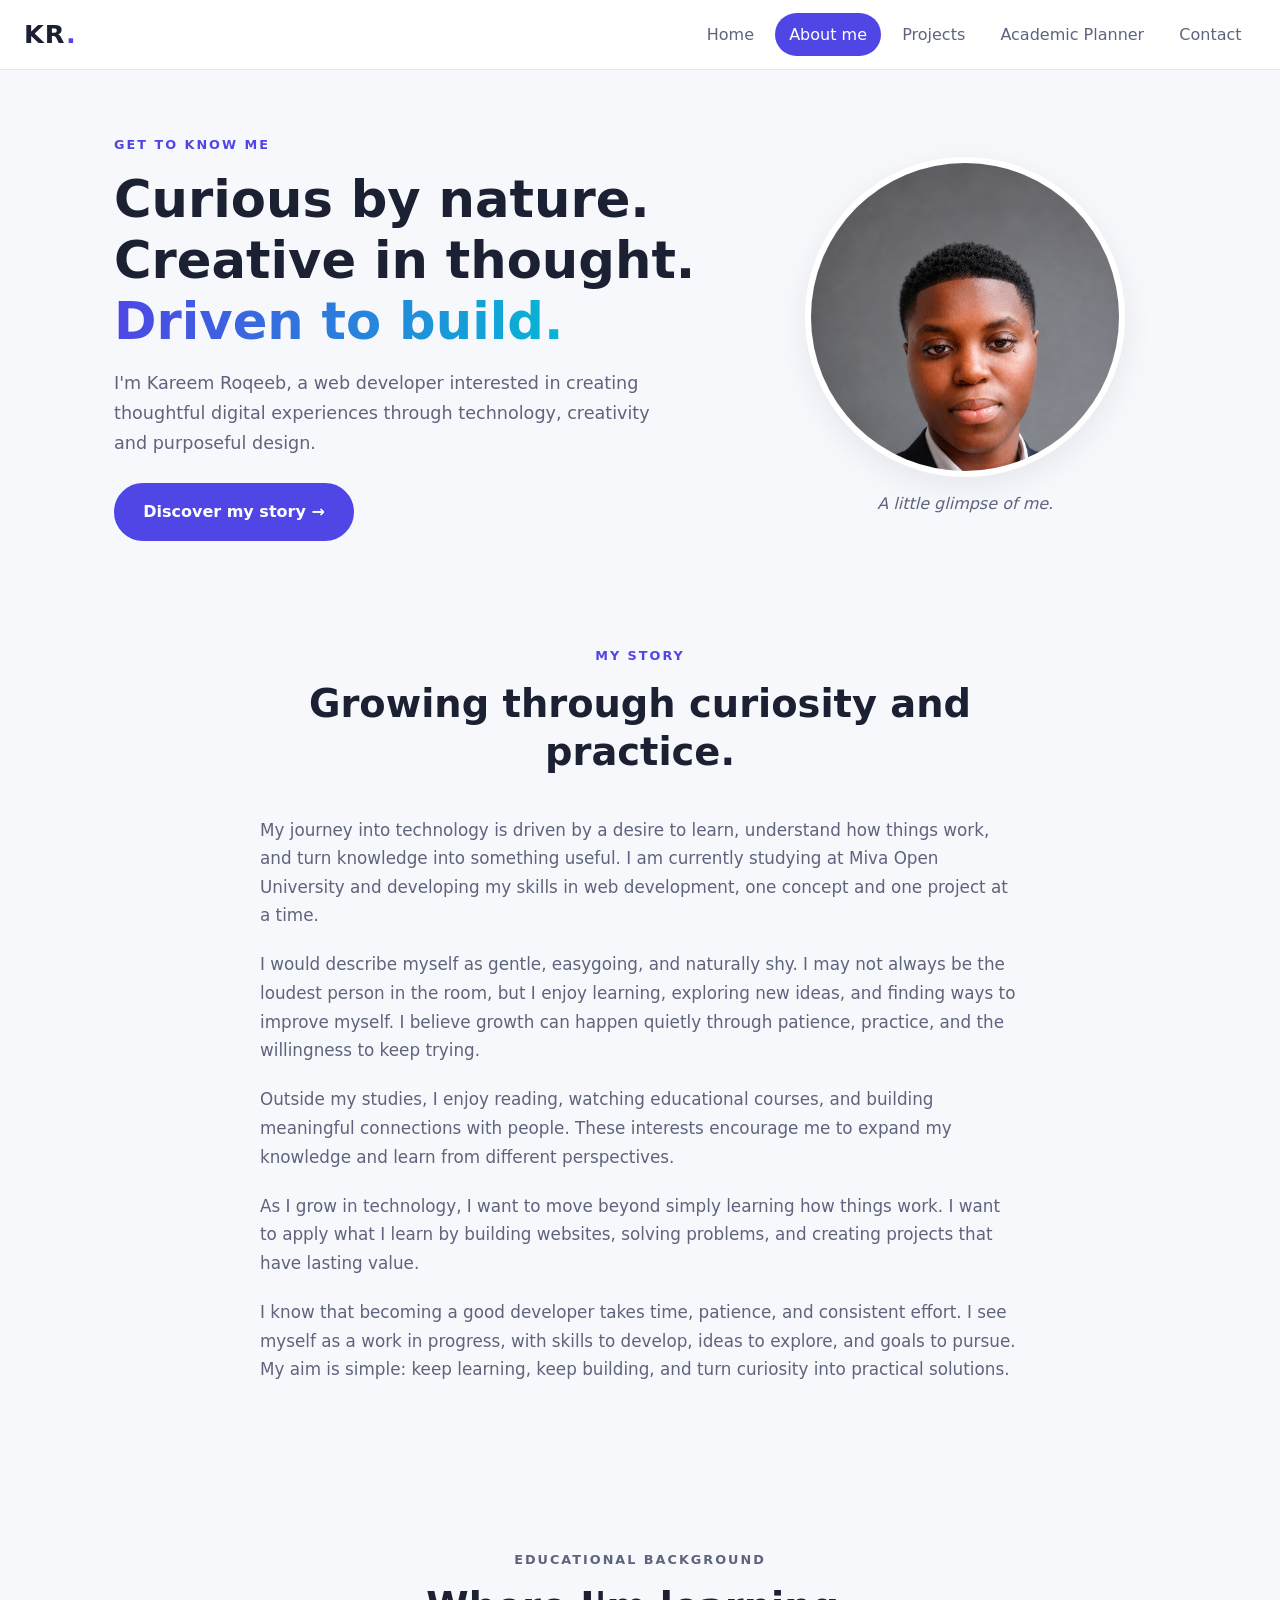
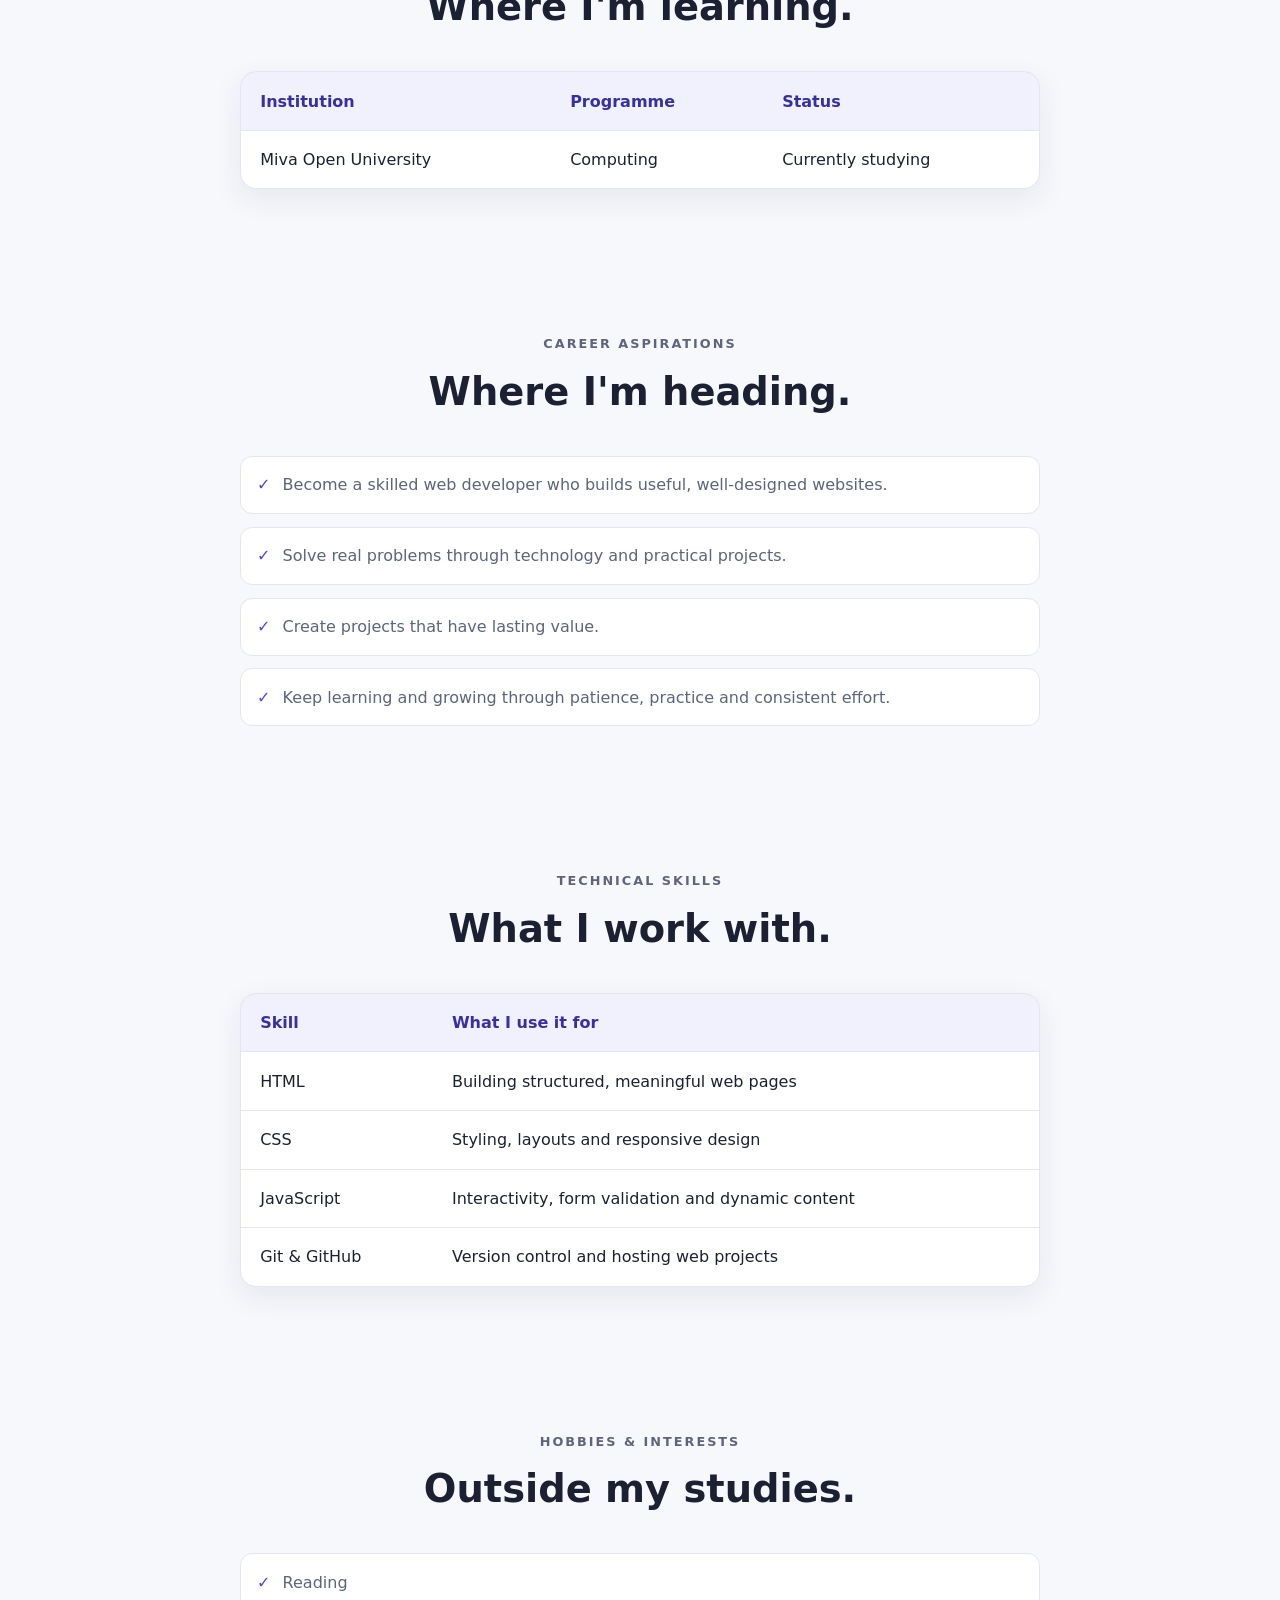
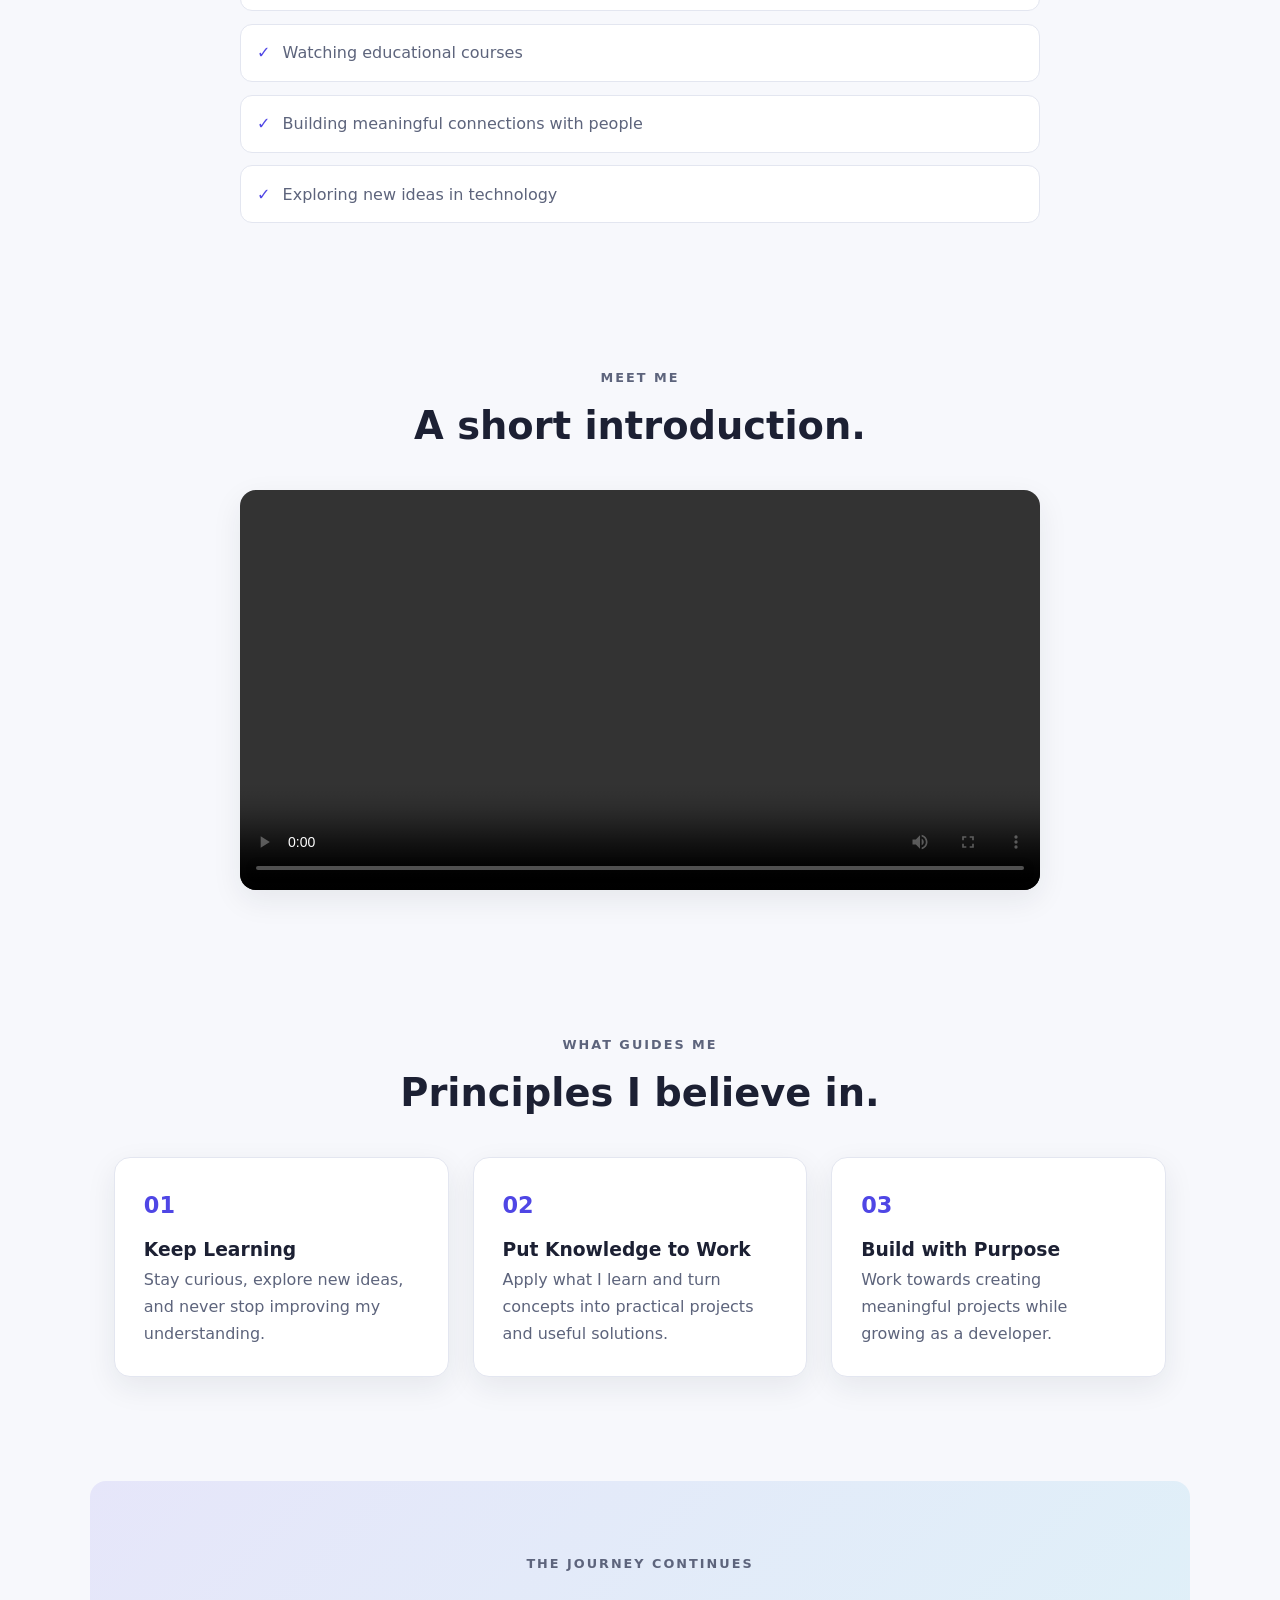
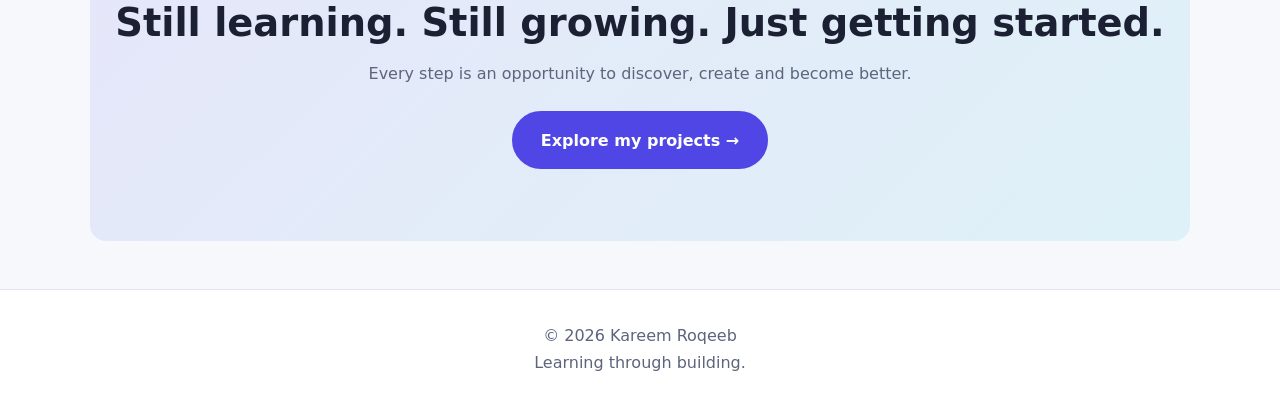
==== commit ef413245: "Update about.html" ====
--- a/about.html
+++ b/about.html
@@ -4,11 +4,11 @@
   <meta charset="UTF-8">
   <meta name="viewport" content="width=device-width, initial-scale=1.0">
 
-  <meta name="description" content="Get to know Kareem Roqeeb, his story, interests and ambitions.">
+  <meta name="description" content="Get to know Kareem Roqeeb: education, career aspirations, technical skills, hobbies and interests.">
 
   <title>About Me | Kareem Roqeeb</title>
 
-  <link rel="stylesheet" href="styles.css">
+  <link rel="stylesheet" href="styles.css?v=4">
   <script src="script.js" defer></script>
 </head>
 
@@ -26,10 +26,9 @@
 
     <nav class="nav-links" aria-label="Main navigation">
       <a href="index.html">Home</a>
-      <a class="active" href="about.html">About</a>
-      <a href="index.html#skills">Skills</a>
+      <a class="active" href="about.html">About me</a>
       <a href="projects.html">Projects</a>
-      <a href="planner.html">Planner</a>
+      <a href="planner.html">Academic Planner</a>
       <a href="contact.html">Contact</a>
     </nav>
   </header>
@@ -131,7 +130,7 @@
     </section>
 
 
-    <!-- EDUCATIONAL BACKGROUND (table) -->
+    <!-- 1. EDUCATIONAL BACKGROUND (table) -->
     <section class="section about-education" id="education">
 
       <div class="section-heading">
@@ -141,7 +140,7 @@
 
       <div class="table-wrap">
         <table class="info-table">
-          <caption>My education</caption>
+          <caption>My educational background</caption>
           <thead>
             <tr>
               <th scope="col">Institution</th>
@@ -169,7 +168,7 @@
     </section>
 
 
-    <!-- CAREER ASPIRATIONS (list) -->
+    <!-- 2. CAREER ASPIRATIONS (list) -->
     <section class="section about-career" id="career">
 
       <div class="section-heading">
@@ -187,7 +186,7 @@
     </section>
 
 
-    <!-- TECHNICAL SKILLS (table) -->
+    <!-- 3. TECHNICAL SKILLS (table) -->
     <section class="section about-skills" id="technical-skills">
 
       <div class="section-heading">
@@ -228,7 +227,7 @@
     </section>
 
 
-    <!-- HOBBIES AND INTERESTS (list) -->
+    <!-- 4. HOBBIES AND INTERESTS (list) -->
     <section class="section about-hobbies" id="hobbies">
 
       <div class="section-heading">
@@ -246,7 +245,7 @@
     </section>
 
 
-    <!-- VIDEO (multimedia) -->
+    <!-- VIDEO (multimedia requirement) -->
     <section class="section about-video" id="intro-video">
 
       <div class="section-heading">
@@ -324,7 +323,7 @@
 
   <!-- FOOTER -->
   <footer class="site-footer">
-    <p>© <span class="year"></span> Kareem Roqeeb. All rights reserved.</p>
+    <p>&copy; <span class="year">2026</span> Kareem Roqeeb</p>
     <p>Learning through building.</p>
   </footer>
 
--- a/styles.css
+++ b/styles.css
@@ -1,764 +1,807 @@
-/* =================================
-   COLOUR SETTINGS
-================================= */
-
+/* =========================================================
+   Kareem Roqeeb | Portfolio  -  styles.css  (entire file)
+   Pages: index, about, projects (+ generic form styles for
+   planner and contact)
+   ========================================================= */
+
+/* ---------- 1. Variables & reset ---------- */
 :root {
-  --background: #f5f7fb;
+  --bg: #f7f8fc;
   --surface: #ffffff;
-  --text: #172033;
-  --muted: #5f6b80;
-  --accent: #3157d5;
-  --accent-dark: #2342aa;
-  --border: #e1e6f0;
-  --soft-blue: #eaf0ff;
-}
-
-/* =================================
-   GENERAL SETTINGS
-================================= */
-
-* {
+  --text: #1c2033;
+  --muted: #5d647c;
+  --primary: #4f46e5;
+  --primary-dark: #3730a3;
+  --accent: #06b6d4;
+  --border: #e3e6f0;
+  --radius: 16px;
+  --shadow: 0 10px 30px rgba(28, 32, 51, 0.08);
+  --max-width: 1100px;
+  --header-height: 70px;
+}
+
+*,
+*::before,
+*::after {
   box-sizing: border-box;
+  margin: 0;
+  padding: 0;
 }
 
 html {
   scroll-behavior: smooth;
+  scroll-padding-top: var(--header-height);
 }
 
 body {
-  margin: 0;
-  font-family: Arial, Helvetica, sans-serif;
+  font-family: "Segoe UI", system-ui, -apple-system, Roboto, Arial, sans-serif;
+  background: var(--bg);
   color: var(--text);
-  background: var(--background);
-  line-height: 1.6;
+  line-height: 1.7;
+}
+
+img,
+video {
+  max-width: 100%;
+  display: block;
 }
 
 a {
   color: inherit;
-}
-
-/* =================================
-   HEADER AND NAVIGATION
-================================= */
-
+  text-decoration: none;
+}
+
+ul {
+  list-style: none;
+}
+
+/* ---------- 2. Header & navigation ---------- */
 .site-header {
+  position: sticky;
+  top: 0;
+  z-index: 100;
+  height: var(--header-height);
   display: flex;
   align-items: center;
   justify-content: space-between;
-  gap: 1rem;
-  padding: 1rem max(5%, calc((100% - 1100px) / 2));
-  background: var(--surface);
+  padding: 0 1.5rem;
+  background: rgba(255, 255, 255, 0.92);
+  backdrop-filter: blur(8px);
   border-bottom: 1px solid var(--border);
 }
 
 .logo {
   font-size: 1.6rem;
   font-weight: 800;
-  text-decoration: none;
-  letter-spacing: -1px;
-}
-
-.logo span,
-.hero h1 span,
-.about-hero h1 span,
-.page-intro h1 span {
-  color: var(--accent);
-}
+  letter-spacing: 1px;
+}
+
+.logo span {
+  color: var(--primary);
+}
+
 .nav-links {
   display: flex;
-  gap: 1.3rem;
-  align-items: center;
+  gap: 0.4rem;
 }
 
 .nav-links a {
-  text-decoration: none;
-  color: var(--muted);
-  font-weight: 700;
-  font-size: .95rem;
-}
-
-.nav-links a:hover,
+  position: relative;
+  padding: 0.5rem 0.9rem;
+  border-radius: 999px;
+  font-weight: 500;
+  white-space: nowrap;
+  color: var(--muted);
+  transition: color 0.3s ease, background 0.3s ease;
+}
+
+.nav-links a:hover {
+  color: var(--primary);
+  background: rgba(79, 70, 229, 0.08);
+}
+
 .nav-links a.active {
-  color: var(--accent);
+  color: #fff;
+  background: var(--primary);
 }
 
 .menu-toggle {
   display: none;
+  background: none;
   border: 1px solid var(--border);
   border-radius: 8px;
-  background: white;
-  padding: .45rem .7rem;
-  font-size: 1.2rem;
-}
-
-/* =================================
-   HEADINGS AND INTRODUCTIONS
-================================= */
-
-.hero,
-.page-intro {
-  max-width: 1100px;
-  margin: 0 auto;
-  padding: 5rem 1.5rem 3.5rem;
-}
-
-.hero {
-  min-height: 560px;
-  display: grid;
-  grid-template-columns: 1.05fr 0.95fr;
-  align-items: center;
-  gap: 3rem;
-  padding-top: 4rem;
-  padding-bottom: 4rem;
-}
-
-.hero-content {
-  max-width: 590px;
-}
-
-.hero h1 {
-  max-width: 650px;
-}
-
+  font-size: 1.4rem;
+  padding: 0.2rem 0.7rem;
+  cursor: pointer;
+  color: var(--text);
+}
+
+/* ---------- 3. Shared elements ---------- */
 .eyebrow {
-  color: var(--accent);
-  font-weight: 800;
-  letter-spacing: .13em;
-  font-size: .78rem;
-  margin: 0 0 .7rem;
-}
-
-h1 {
-  font-size: clamp(2.3rem, 6vw, 4rem);
-  line-height: 1.1;
-  letter-spacing: -.04em;
-  margin: 0 0 1.2rem;
-}
-
-h2 {
+  font-size: 0.8rem;
+  font-weight: 700;
+  letter-spacing: 2px;
+  color: var(--primary);
+  margin-bottom: 0.8rem;
+}
+
+.section {
+  max-width: var(--max-width);
+  margin: 0 auto;
+  padding: 4.5rem 1.5rem;
+}
+
+.section-heading,
+.about-heading {
+  text-align: center;
+  max-width: 700px;
+  margin: 0 auto 2.5rem;
+}
+
+.section-heading h2,
+.about-heading h2,
+.closing-section h2,
+.about-cta h2 {
+  font-size: clamp(1.7rem, 3.5vw, 2.4rem);
   line-height: 1.25;
-}
-
-.hero-copy,
-.page-intro > p:last-child {
-  color: var(--muted);
-  max-width: 650px;
-  font-size: 1.1rem;
-}
-
-.hero-tagline {
-  margin-top: 1.8rem;
-  color: var(--muted);
-  font-size: .9rem;
-  font-weight: 700;
-  letter-spacing: .02em;
-}
-
-/* =================================
-   BUTTONS
-================================= */
-
+  margin-bottom: 0.8rem;
+}
+
+.section-heading p {
+  color: var(--muted);
+}
+
+/* Buttons */
 .button-row {
   display: flex;
-  gap: .8rem;
   flex-wrap: wrap;
-  margin-top: 1.2rem;
+  gap: 0.9rem;
+  margin: 1.8rem 0 1.5rem;
 }
 
 .button {
   display: inline-block;
-  padding: .75rem 1.1rem;
-  border-radius: 9px;
-  text-decoration: none;
-  font-weight: 700;
+  padding: 0.85rem 1.7rem;
+  border-radius: 999px;
+  font-weight: 600;
+  border: 2px solid var(--primary);
+  cursor: pointer;
+  transition: transform 0.3s ease, box-shadow 0.3s ease,
+              background 0.3s ease, color 0.3s ease;
 }
 
 .button.primary {
-  background: var(--accent);
-  color: white;
-  border: none;
+  background: var(--primary);
+  color: #fff;
 }
 
 .button.primary:hover {
-  background: var(--accent-dark);
+  background: var(--primary-dark);
+  border-color: var(--primary-dark);
+  transform: translateY(-3px);
+  box-shadow: 0 8px 20px rgba(79, 70, 229, 0.3);
 }
 
 .button.secondary {
-  border: 1px solid var(--border);
-  background: white;
-}
-
-/* =================================
-   GENERAL SECTIONS AND CARDS
-================================= */
-
-.section {
-  max-width: 1100px;
-  margin: 0 auto;
-  padding: 1rem 1.5rem 4rem;
-}
-
-.section-heading {
-  margin-bottom: 1.5rem;
-}
-
-.section-heading h2 {
-  font-size: 2rem;
-  margin: 0;
-}
-
-.card-grid {
-  display: grid;
-  grid-template-columns: repeat(auto-fit, minmax(220px, 1fr));
-  gap: 1.2rem;
-}
-
-.card,
-.content-panel {
-  background: var(--surface);
-  border: 1px solid var(--border);
-  border-radius: 16px;
-  padding: 1.5rem;
-  box-shadow: 0 8px 24px rgba(23, 32, 51, .04);
-}
-
-.card {
-  transition: transform .25s ease, box-shadow .25s ease;
-}
-
-.card:hover {
-  transform: translateY(-5px);
-  box-shadow: 0 14px 32px rgba(23, 32, 51, .09);
-}
-
-.card h2,
-.card h3 {
-  margin: .8rem 0 .5rem;
-  color: var(--text);
-}
-
-.card p,
-.content-panel p {
-  color: var(--muted);
-}
-
-.card-icon {
-  display: inline-flex;
-  min-width: 48px;
-  min-height: 42px;
+  background: transparent;
+  color: var(--primary);
+}
+
+.button.secondary:hover {
+  background: var(--primary);
+  color: #fff;
+  transform: translateY(-3px);
+}
+
+/* ---------- 4. Homepage hero ---------- */
+.hero {
+  max-width: var(--max-width);
+  margin: 0 auto;
+  min-height: calc(100vh - var(--header-height));
+  padding: 3rem 1.5rem;
+  display: flex;
   align-items: center;
-  justify-content: center;
-  padding: .4rem;
-  border-radius: 10px;
-  background: var(--soft-blue);
-  color: var(--accent);
-  font-weight: 800;
-}
-
-.text-link {
-  color: var(--accent);
-  font-weight: 800;
-  text-decoration: none;
-}
-
-.text-link:hover {
-  text-decoration: underline;
-}
-
-.tag {
-  display: inline-block;
-  margin-top: .4rem;
-  padding: .25rem .6rem;
-  background: var(--soft-blue);
-  color: var(--accent-dark);
-  border-radius: 100px;
-  font-size: .8rem;
-  font-weight: 700;
-}
-
-/* =================================
-   PAGE CONTENT
-================================= */
-
-.page-main {
-  max-width: 1100px;
-  margin: 0 auto;
-  padding: 0 1.5rem 4rem;
-}
-
-.page-intro {
-  padding-left: 0;
-  padding-right: 0;
-}
-
-.content-panel h2:not(:first-child) {
-  margin-top: 2rem;
-}
-
-.note {
-  color: var(--muted);
-  font-size: .92rem;
-  margin-top: 1.5rem;
-}
-
-/* =================================
-   HOMEPAGE HERO ARTWORK
-================================= */
+  justify-content: space-between;
+  gap: 3rem;
+}
+
+.hero-content {
+  flex: 1.1;
+}
+
+.hero h1 {
+  font-size: clamp(2rem, 5vw, 3.3rem);
+  line-height: 1.15;
+  margin-bottom: 1.2rem;
+}
+
+.hero h1 span {
+  display: block;
+  margin-top: 0.4rem;
+  font-size: 0.6em;
+  font-weight: 600;
+  background: linear-gradient(90deg, var(--primary), var(--accent));
+  -webkit-background-clip: text;
+  background-clip: text;
+  color: transparent;
+}
+
+.hero-copy {
+  color: var(--muted);
+  font-size: 1.1rem;
+  max-width: 540px;
+}
+
+.hero-tagline {
+  font-style: italic;
+  color: var(--muted);
+}
 
 .hero-visual {
+  position: relative;
+  flex: 0.9;
   min-height: 380px;
-  border-radius: 28px;
-  background:
-    radial-gradient(circle at 70% 30%, #ffffff 0 8%, transparent 9%),
-    linear-gradient(145deg, #eaf0ff, #cbd9ff 55%, #3157d5);
   display: flex;
   align-items: center;
   justify-content: center;
-  position: relative;
-  overflow: hidden;
-}
-
-.visual-content {
-  position: relative;
-  z-index: 2;
-  text-align: center;
-  color: white;
-}
-
-.visual-symbol {
-  display: block;
-  font-size: 5rem;
-  font-weight: 800;
-  letter-spacing: -.1em;
-}
-
-.visual-content p {
-  font-weight: 700;
 }
 
 .visual-circle {
   position: absolute;
+  z-index: 1;                 /* circles stay behind the photo */
   border-radius: 50%;
-  border: 1px solid rgba(255,255,255,.5);
-  animation: circle-pulse 6s ease-in-out infinite;
+  animation: float 7s ease-in-out infinite;
 }
 
 .circle-one {
-  width: 280px;
-  height: 280px;
+  width: 340px;
+  height: 340px;
+  background: linear-gradient(135deg, rgba(79, 70, 229, 0.25), rgba(6, 182, 212, 0.25));
 }
 
 .circle-two {
-  width: 210px;
-  height: 210px;
+  width: 120px;
+  height: 120px;
+  top: 8%;
+  right: 8%;
+  background: rgba(6, 182, 212, 0.35);
+  animation-delay: -2s;
 }
 
 .circle-three {
-  width: 140px;
-  height: 140px;
-  background: rgba(255,255,255,.12);
-}
-/* =================================
-   ABOUT PAGE
-================================= */
-
-.about-page {
-  max-width: 1100px;
-  margin: 0 auto;
-  padding: 0 1.5rem 4rem;
-}
-
+  width: 70px;
+  height: 70px;
+  bottom: 10%;
+  left: 10%;
+  background: rgba(79, 70, 229, 0.35);
+  animation-delay: -4s;
+}
+
+/* Homepage photo: fixed square, circle crop, face kept in frame */
+.hero-photo {
+  position: relative;
+  z-index: 2;                 /* photo sits in front of the circles */
+  display: block;
+  width: 320px;
+  height: 320px;              /* fixed height stops it stretching tall */
+  max-width: 100%;
+  object-fit: cover;          /* crops instead of stretching */
+  object-position: center 10%;/* lower % shows more of the top (face) */
+  border-radius: 50%;
+  border: 6px solid #fff;
+  box-shadow: 0 10px 30px rgba(0, 0, 0, 0.2);
+  transform: translateY(-30px); /* raises the photo; use 0 to remove */
+  transition: transform 0.4s ease;
+}
+
+.hero-photo:hover {
+  transform: translateY(-30px) scale(1.04);
+}
+
+@keyframes float {
+  0%, 100% { transform: translateY(0); }
+  50%      { transform: translateY(-14px); }
+}
+
+/* ---------- 5. Homepage sections ---------- */
+.introduction {
+  text-align: center;
+}
+
+.intro-copy {
+  max-width: 750px;
+  margin: 0 auto;
+  color: var(--muted);
+  font-size: 1.1rem;
+}
+
+.card-grid {
+  display: grid;
+  grid-template-columns: repeat(auto-fit, minmax(230px, 1fr));
+  gap: 1.5rem;
+}
+
+.card {
+  background: var(--surface);
+  border: 1px solid var(--border);
+  border-radius: var(--radius);
+  padding: 1.8rem;
+  box-shadow: var(--shadow);
+  transition: transform 0.3s ease, box-shadow 0.3s ease;
+}
+
+.card:hover {
+  transform: translateY(-6px);
+  box-shadow: 0 16px 36px rgba(28, 32, 51, 0.14);
+}
+
+.card-icon {
+  width: 52px;
+  height: 52px;
+  display: grid;
+  place-items: center;
+  margin-bottom: 1rem;
+  border-radius: 14px;
+  font-weight: 700;
+  font-size: 1.1rem;
+  color: var(--primary);
+  background: rgba(79, 70, 229, 0.1);
+}
+
+.card h3 {
+  margin-bottom: 0.5rem;
+}
+
+.card p {
+  color: var(--muted);
+}
+
+.text-link {
+  display: inline-block;
+  margin-top: 1rem;
+  font-weight: 600;
+  color: var(--primary);
+  transition: transform 0.3s ease;
+}
+
+.text-link:hover {
+  transform: translateX(5px);
+}
+
+.closing-section,
+.about-cta {
+  text-align: center;
+  margin: 2rem auto 0;
+  padding: 4.5rem 1.5rem;
+  max-width: var(--max-width);
+  border-radius: var(--radius);
+  background: linear-gradient(135deg, rgba(79, 70, 229, 0.1), rgba(6, 182, 212, 0.1));
+}
+
+.closing-section p,
+.about-cta p {
+  max-width: 600px;
+  margin: 0 auto 1.5rem;
+  color: var(--muted);
+}
+
+/* ---------- 6. About page ---------- */
 .about-hero {
-  display: grid;
-  grid-template-columns: 1.1fr .9fr;
+  max-width: var(--max-width);
+  margin: 0 auto;
+  padding: 4rem 1.5rem 2rem;
+  display: flex;
   align-items: center;
-  gap: 4rem;
-  padding: 5rem 0;
+  justify-content: space-between;
+  gap: 3rem;
 }
 
 .about-hero-content {
-  max-width: 600px;
+  flex: 1.2;
+}
+
+.about-hero h1 {
+  font-size: clamp(2rem, 5vw, 3.2rem);
+  line-height: 1.2;
+  margin-bottom: 1rem;
+}
+
+.about-hero h1 span {
+  background: linear-gradient(90deg, var(--primary), var(--accent));
+  -webkit-background-clip: text;
+  background-clip: text;
+  color: transparent;
 }
 
 .about-intro {
   color: var(--muted);
   font-size: 1.1rem;
+  max-width: 540px;
   margin-bottom: 1.5rem;
 }
 
 .about-photo {
+  flex: 0.8;
   text-align: center;
 }
 
+/* About page photo: fixed square, face kept in frame */
 .profile-photo {
   display: block;
-  width: 250px;
-  height: 310px;
+  width: 320px;
+  height: 320px;
   max-width: 100%;
   object-fit: cover;
-  object-position: center 30%;
-  border-radius: 130px 130px 18px 18px;
-  border: 4px solid white;
-  box-shadow: 0 15px 35px rgba(23, 32, 51, .12);
-  margin: 0 auto;
-  transition: transform .25s ease;
+  object-position: center 10%;
+  margin: 0 auto;
+  border-radius: 50%;         /* change to 24px for rounded corners */
+  border: 6px solid #fff;
+  box-shadow: var(--shadow);
+  transition: transform 0.4s ease;
 }
 
 .profile-photo:hover {
-  transform: translateY(-5px);
+  transform: rotate(-2deg) scale(1.03);
 }
 
 .photo-caption {
-  margin-top: 1rem;
-  color: var(--muted);
-  font-size: .9rem;
-}
-
-.about-story {
-  padding-left: 0;
-  padding-right: 0;
-}
-
-.about-heading {
-  max-width: 650px;
-  margin-bottom: 2rem;
-}
-
-.about-heading h2 {
-  font-size: 2rem;
+  margin-top: 0.8rem;
+  font-style: italic;
+  color: var(--muted);
 }
 
 .about-text {
-  max-width: 800px;
+  max-width: 760px;
+  margin: 0 auto;
 }
 
 .about-text p {
-  color: var(--muted);
-  margin-bottom: 1.2rem;
+  margin-bottom: 1.3rem;
+  color: var(--muted);
+  font-size: 1.05rem;
 }
 
 .about-values {
   display: grid;
-  grid-template-columns: repeat(3, minmax(0, 1fr));
-  gap: 1.2rem;
+  grid-template-columns: repeat(auto-fit, minmax(240px, 1fr));
+  gap: 1.5rem;
 }
 
 .value-card {
-  padding: 1.5rem;
-  border: 1px solid var(--border);
-  border-radius: 16px;
-  background: var(--surface);
-}
-
-.value-card > span {
-  color: var(--accent);
-  font-weight: 800;
-}
-
-.value-card p {
-  color: var(--muted);
-}
-
-.about-cta {
-  margin-top: 3rem;
-  padding: 3rem 2rem;
-  text-align: center;
-  border-radius: 20px;
-  background: var(--soft-blue);
-}
-
-.about-cta p:not(.eyebrow) {
-  color: var(--muted);
-}
-
-/* =================================
-   CONTACT FORM BOX
-================================= */
-
-.content-panel {
-  max-width: 700px;
-  width: 100%;
-  margin: 0 auto 4rem;
-  padding: 2.5rem;
   background: var(--surface);
   border: 1px solid var(--border);
-  border-radius: 20px;
-  box-shadow: 0 12px 35px rgba(23, 32, 51, .07);
-}
-
-.content-panel h2 {
-  margin-top: 0;
-  margin-bottom: .5rem;
-  font-size: 1.7rem;
-}
-
-.content-panel > p {
-  margin-bottom: 2rem;
-}
-
-.content-panel form {
+  border-radius: var(--radius);
+  padding: 1.8rem;
+  box-shadow: var(--shadow);
+  transition: transform 0.3s ease;
+}
+
+.value-card:hover {
+  transform: translateY(-6px);
+}
+
+.value-card span {
+  display: inline-block;
+  margin-bottom: 0.6rem;
+  font-weight: 800;
+  font-size: 1.4rem;
+  color: var(--primary);
+}
+
+.value-card p {
+  color: var(--muted);
+}
+
+/* Tables, lists and video */
+.table-wrap {
+  max-width: 800px;
+  margin: 0 auto;
+  overflow-x: auto;
+  background: var(--surface);
+  border: 1px solid var(--border);
+  border-radius: var(--radius);
+  box-shadow: var(--shadow);
+}
+
+.info-table {
+  width: 100%;
+  border-collapse: collapse;
+  text-align: left;
+}
+
+.info-table caption {
+  position: absolute;
+  left: -9999px;
+}
+
+.info-table th,
+.info-table td {
+  padding: 0.95rem 1.2rem;
+  border-bottom: 1px solid var(--border);
+}
+
+.info-table thead th {
+  background: rgba(79, 70, 229, 0.08);
+  color: var(--primary-dark);
+  font-weight: 700;
+}
+
+.info-table tbody tr:last-child td {
+  border-bottom: none;
+}
+
+.info-table tbody tr {
+  transition: background 0.3s ease;
+}
+
+.info-table tbody tr:hover {
+  background: rgba(79, 70, 229, 0.05);
+}
+
+.about-list {
+  max-width: 800px;
+  margin: 0 auto;
+  display: grid;
+  gap: 0.8rem;
+}
+
+.about-list li {
+  position: relative;
+  padding: 0.9rem 1.2rem 0.9rem 2.6rem;
+  background: var(--surface);
+  border: 1px solid var(--border);
+  border-radius: 12px;
+  color: var(--muted);
+  transition: transform 0.3s ease;
+}
+
+.about-list li::before {
+  content: "✓";
+  position: absolute;
+  left: 1rem;
+  color: var(--primary);
+  font-weight: 700;
+}
+
+.about-list li:hover {
+  transform: translateX(6px);
+}
+
+.intro-video {
+  display: block;
+  width: 100%;
+  max-width: 800px;
+  margin: 0 auto;
+  border-radius: var(--radius);
+  box-shadow: var(--shadow);
+}
+
+/* ---------- 7. Projects page ---------- */
+.page-main {
+  max-width: var(--max-width);
+  margin: 0 auto;
+  padding: 3rem 1.5rem;
+}
+
+.page-intro {
+  text-align: center;
+  max-width: 720px;
+  margin: 0 auto 3rem;
+}
+
+.page-intro h1 {
+  font-size: clamp(2rem, 5vw, 3rem);
+  line-height: 1.2;
+  margin-bottom: 1rem;
+}
+
+.page-intro h1 span {
+  background: linear-gradient(90deg, var(--primary), var(--accent));
+  -webkit-background-clip: text;
+  background-clip: text;
+  color: transparent;
+}
+
+.page-intro p {
+  color: var(--muted);
+  font-size: 1.1rem;
+}
+
+.project-card {
+  padding: 0;
+  overflow: hidden;
   display: flex;
   flex-direction: column;
-  gap: .8rem;
-}
-
-.content-panel label {
-  display: block;
-  font-weight: 700;
+}
+
+.project-image {
+  height: 200px;
+  overflow: hidden;
+  background: rgba(79, 70, 229, 0.08);
+}
+
+.project-image img {
+  width: 100%;
+  height: 100%;
+  object-fit: cover;
+  transition: transform 0.4s ease;
+}
+
+.project-card:hover .project-image img {
+  transform: scale(1.06);
+}
+
+.project-body {
+  padding: 1.5rem;
+  display: flex;
+  flex-direction: column;
+  flex: 1;
+}
+
+.project-body h2 {
+  font-size: 1.3rem;
+  margin-bottom: 0.5rem;
+}
+
+.tag {
+  display: inline-block;
+  margin: 0.8rem 0.4rem 0 0;
+  padding: 0.25rem 0.8rem;
+  font-size: 0.8rem;
+  font-weight: 600;
+  color: var(--primary-dark);
+  background: rgba(79, 70, 229, 0.1);
+  border-radius: 999px;
+}
+
+.project-links {
+  display: flex;
+  flex-wrap: wrap;
+  gap: 0.6rem;
+  margin-top: auto;
+  padding-top: 1.2rem;
+}
+
+.project-links .button {
+  padding: 0.55rem 1.1rem;
+  font-size: 0.9rem;
+}
+
+/* ---------- 8. Generic forms (contact / planner pages) ---------- */
+form {
+  max-width: 600px;
+  margin: 0 auto;
+  display: grid;
+  gap: 1rem;
+}
+
+label {
+  font-weight: 600;
+}
+
+input,
+textarea,
+select {
+  width: 100%;
+  padding: 0.8rem 1rem;
+  font: inherit;
   color: var(--text);
-  margin-top: .5rem;
-}
-
-.content-panel input:not([type="hidden"]),
-.content-panel textarea {
-  display: block;
-  width: 100%;
-  padding: 1rem;
+  background: var(--surface);
   border: 1px solid var(--border);
   border-radius: 10px;
-  background: var(--background);
-  color: var(--text);
-  font-family: inherit;
-  font-size: 1rem;
+  transition: border-color 0.3s ease, box-shadow 0.3s ease;
+}
+
+input:focus,
+textarea:focus,
+select:focus {
   outline: none;
-  transition: border-color .2s ease, box-shadow .2s ease;
-}
-
-.content-panel input:focus,
-.content-panel textarea:focus {
-  border-color: var(--accent);
-  box-shadow: 0 0 0 3px rgba(49, 87, 213, .12);
-}
-
-.content-panel input::placeholder,
-.content-panel textarea::placeholder {
-  color: #8993a5;
-}
-
-.content-panel textarea {
-  min-height: 160px;
+  border-color: var(--primary);
+  box-shadow: 0 0 0 3px rgba(79, 70, 229, 0.2);
+}
+
+textarea {
+  min-height: 140px;
   resize: vertical;
 }
 
-.content-panel form button {
-  align-self: flex-start;
-  margin-top: 1rem;
-  padding: .9rem 1.5rem;
-  cursor: pointer;
-  font-family: inherit;
-  font-size: 1rem;
-}
-
-/* =================================
-   FOOTER
-================================= */
-
+button {
+  font: inherit;
+}
+
+/* ---------- 9. Footer ---------- */
 .site-footer {
-  display: flex;
-  justify-content: space-between;
-  gap: 1rem;
-  flex-wrap: wrap;
-  padding: 1.2rem max(5%, calc((100% - 1100px) / 2));
+  margin-top: 3rem;
+  padding: 2rem 1.5rem;
+  text-align: center;
+  color: var(--muted);
   background: var(--surface);
   border-top: 1px solid var(--border);
-  color: var(--muted);
-  font-size: .88rem;
-}
-
-.site-footer p {
-  margin: .2rem 0;
-}
-
-/* =================================
-   MOBILE RESPONSIVENESS
-================================= */
-
-@media (max-width: 700px) {
-
-  .site-header {
-    position: relative;
-    flex-wrap: wrap;
-  }
-
+}
+
+/* ---------- 10. Responsive ---------- */
+@media (max-width: 800px) {
   .menu-toggle {
     display: block;
   }
 
   .nav-links {
     display: none;
-    width: 100%;
+    position: absolute;
+    top: var(--header-height);
+    left: 0;
+    right: 0;
     flex-direction: column;
-    align-items: flex-start;
-    gap: .8rem;
-    padding: .7rem 0 .3rem;
+    gap: 0;
+    padding: 0.8rem 1.5rem 1.2rem;
+    background: var(--surface);
+    border-bottom: 1px solid var(--border);
+    box-shadow: var(--shadow);
   }
 
   .nav-links.open {
     display: flex;
   }
 
-  .hero,
-  .page-intro {
-    padding-top: 3.5rem;
+  .nav-links a {
+    padding: 0.8rem 1rem;
+    border-radius: 10px;
   }
 
   .hero,
   .about-hero {
-    grid-template-columns: 1fr;
-    gap: 2rem;
+    flex-direction: column-reverse;
+    text-align: center;
     min-height: auto;
   }
 
+  .hero-copy,
+  .about-intro {
+    margin-left: auto;
+    margin-right: auto;
+  }
+
+  .button-row {
+    justify-content: center;
+  }
+
   .hero-visual {
-    min-height: 280px;
-  }
-
-  .card-grid {
-    grid-template-columns: 1fr;
-  }
-
-  .about-hero {
-    padding: 3rem 0;
-  }
-
+    min-height: 300px;
+    width: 100%;
+  }
+
+  .circle-one {
+    width: 260px;
+    height: 260px;
+  }
+
+  .hero-photo,
   .profile-photo {
-    width: 220px;
-    height: 275px;
-  }
-
-  .about-values {
-    grid-template-columns: 1fr;
-  }
-
-  .about-cta {
+    width: 240px;
+    height: 240px;
+  }
+
+  .hero-photo,
+  .hero-photo:hover {
+    transform: none;          /* no lift on phones */
+  }
+
+  .section {
+    padding: 3rem 1.2rem;
+  }
+
+  .page-main {
     padding: 2rem 1.2rem;
   }
-
-  .content-panel {
-    padding: 1.5rem;
-    margin-bottom: 3rem;
-  }
-
-  .site-footer {
-    flex-direction: column;
-  }
-}
-
-/* =================================
-   ACCESSIBILITY
-================================= */
-
+}
+
+/* Respect users who prefer less motion */
 @media (prefers-reduced-motion: reduce) {
-  html {
-    scroll-behavior: auto;
-  }
-
   *,
   *::before,
   *::after {
-    animation-duration: .01ms !important;
-    transition-duration: .01ms !important;
-  }
-}
-
-/* =================================
-   HERO ARTWORK ANIMATION
-================================= */
-
-@keyframes circle-pulse {
-  0%, 100% {
-    transform: scale(1);
-  }
-
-  50% {
-    transform: scale(1.08);
-  }
-}
-
-/* =================================
-   ACADEMIC PLANNER
-================================= */
-
-.planner-section {
-  padding-top: 2rem;
-}
-
-.planner-container {
-  max-width: 800px;
-  margin: 0 auto;
-  padding: 2rem;
-  background: var(--surface);
-  border: 1px solid var(--border);
-  border-radius: 18px;
-  box-shadow: 0 10px 30px rgba(23, 32, 51, 0.05);
-}
-
-#task-form {
-  display: flex;
-  flex-direction: column;
-  gap: 1rem;
-}
-
-#task-form label {
-  font-weight: 700;
-  color: var(--text);
-}
-
-#task-input {
-  width: 100%;
-  padding: 1rem;
-  border: 1px solid var(--border);
-  border-radius: 10px;
-  background: var(--background);
-  color: var(--text);
-  font-family: inherit;
-  font-size: 1rem;
-  outline: none;
-  transition: border-color .2s ease, box-shadow .2s ease;
-}
-
-#task-input:focus {
-  border-color: var(--accent);
-  box-shadow: 0 0 0 3px rgba(49, 87, 213, .12);
-}
-
-#task-form button {
-  align-self: flex-start;
-  cursor: pointer;
-  font-family: inherit;
-  font-size: 1rem;
-}
-
-.task-list-container {
-  margin-top: 2.5rem;
-}
-
-.task-list-container h3 {
-  margin-bottom: 1rem;
-  color: var(--text);
-}
-
-#task-list {
-  list-style: none;
-  padding: 0;
-  margin: 0;
-}
-
-#empty-message {
-  color: var(--muted);
-  font-size: .95rem;
-}
-
-/* PLANNER MOBILE RESPONSIVENESS */
-
-@media (max-width: 700px) {
-
-  .planner-container {
-    padding: 1.25rem;
-  }
-
-  #task-form button {
-    width: 100%;
-  }
-
-}
+    animation: none !important;
+    transition: none !important;
+    scroll-behavior: auto !important;
+  }
+}
